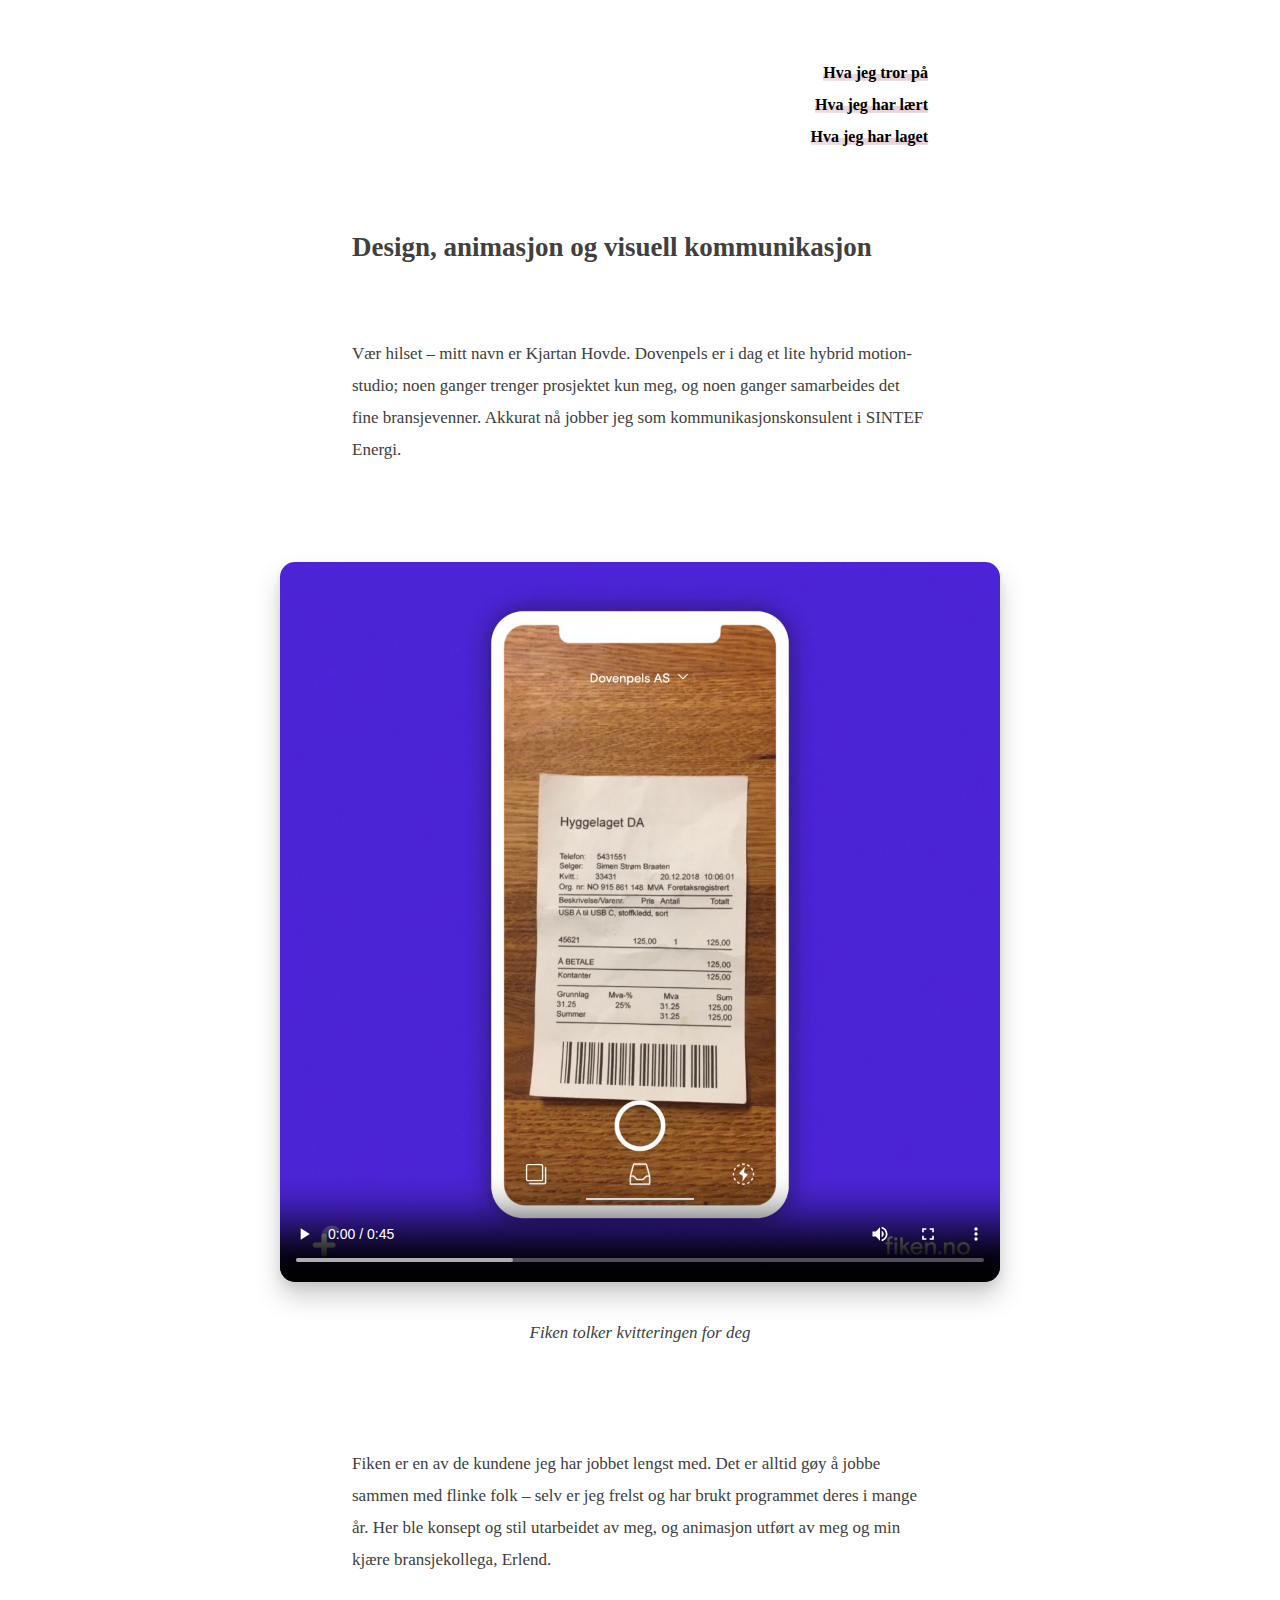
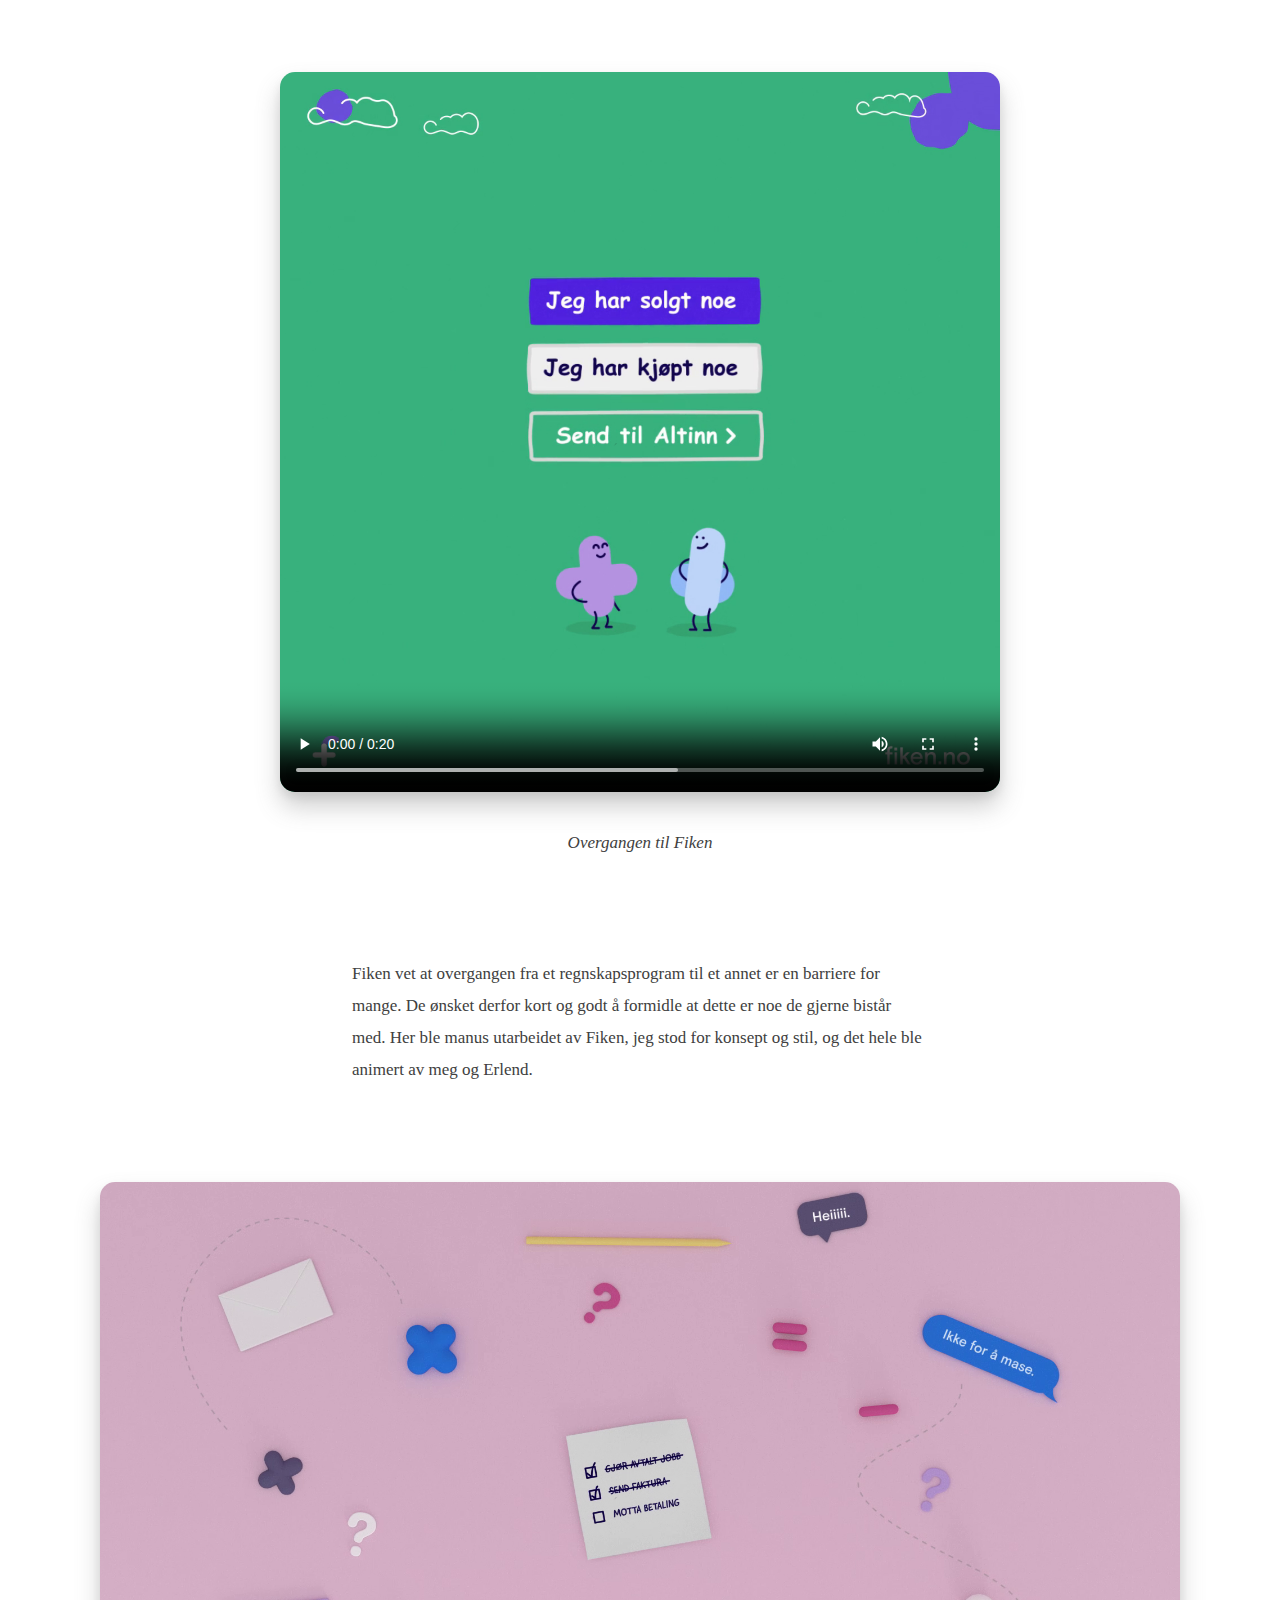
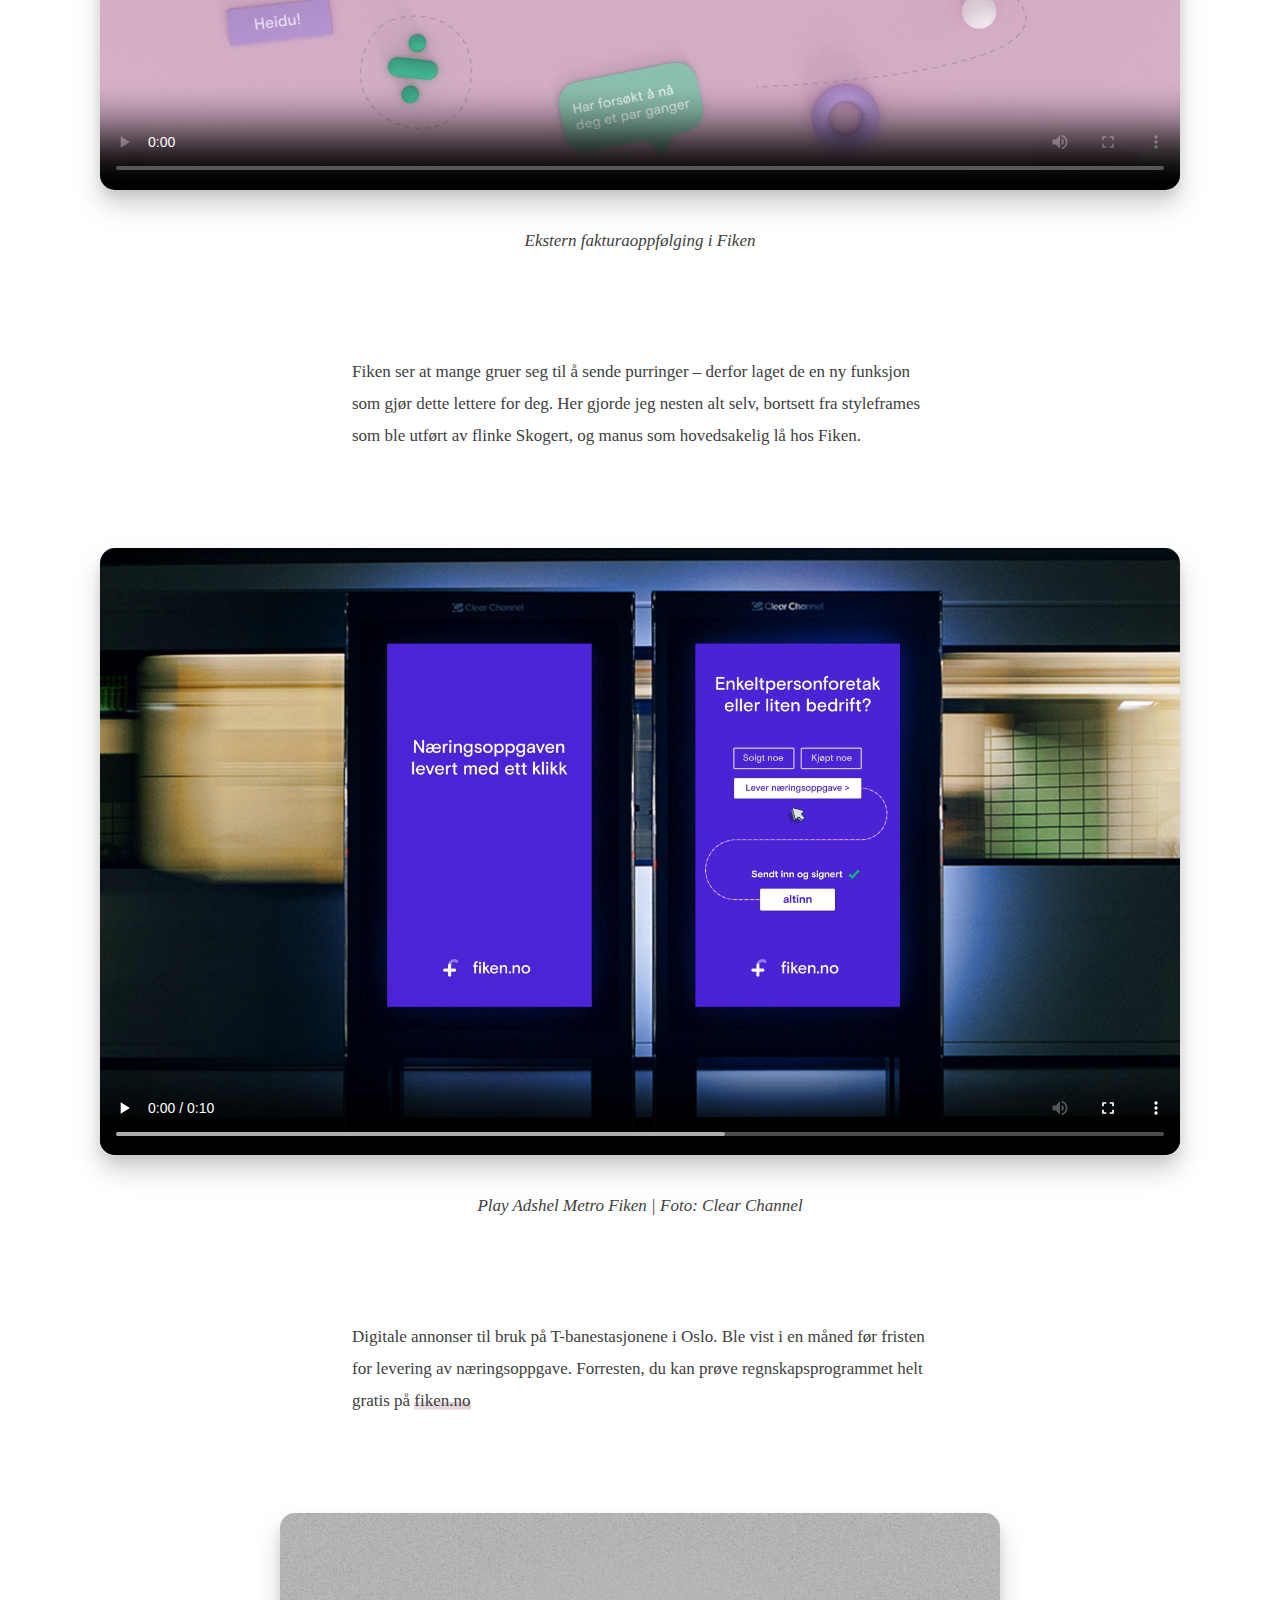
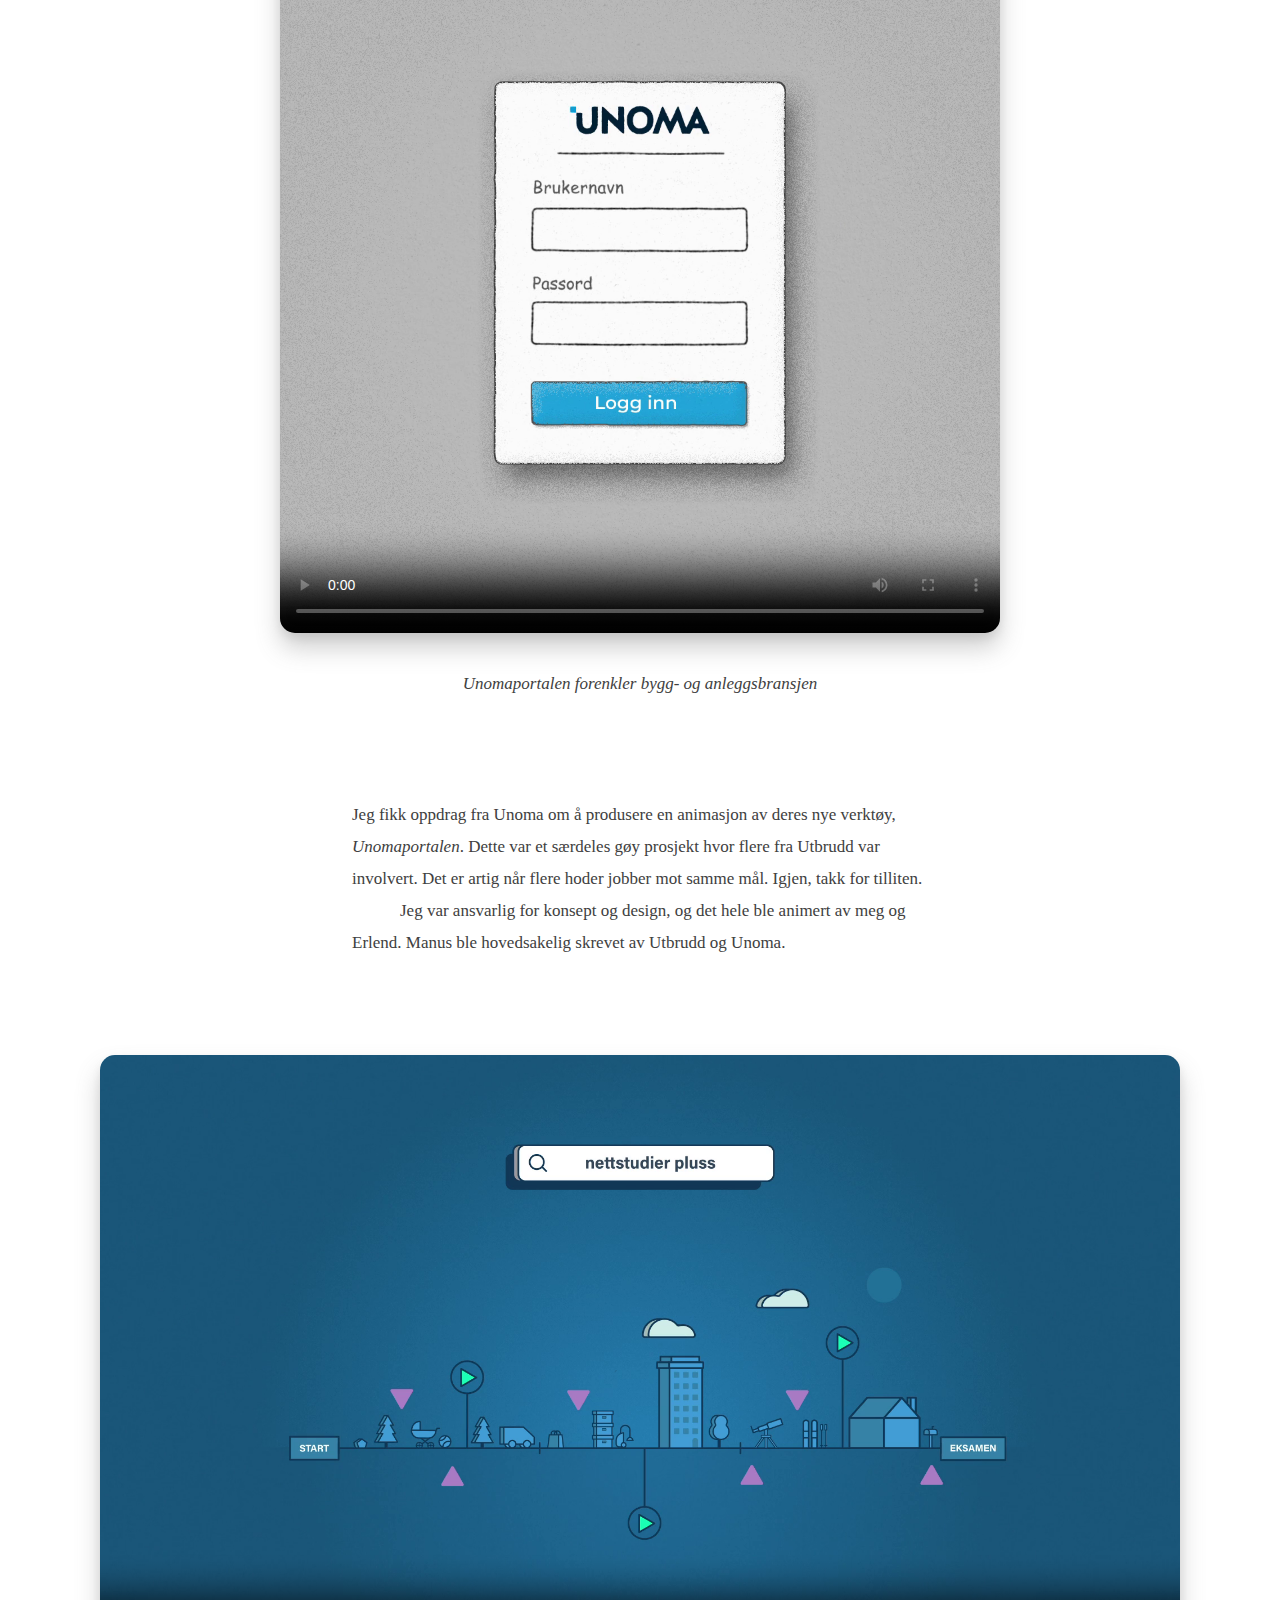
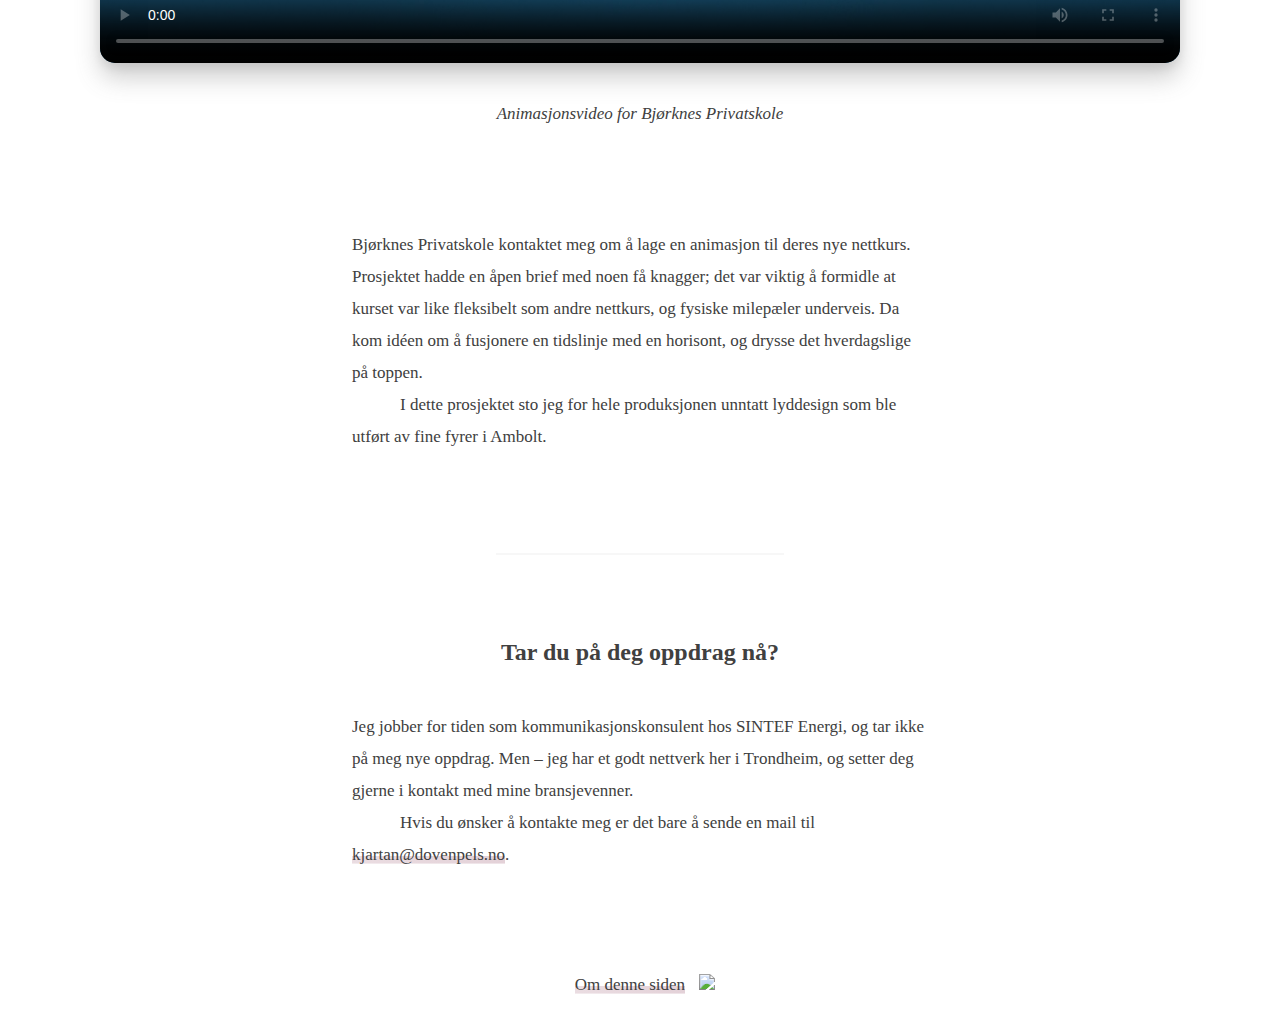
==== demo.html @ abebcbcd "Add files via upload" ====
<!DOCTYPE html>
<html lang="no-nb"><head>
  <meta http-equiv="content-type" content="text/html; charset=UTF-8">
  <meta charset="utf-8">
  <meta name="viewport" content="width=device-width,initial-scale=1.0">

  <!-- descriptions -->
  <meta name="description" content="Animasjon, motion og design">

  <!-- page title -->
  <title>Digital designer, animatør & Dovenpels</title>


  <!-- favicon -->
  <link rel="shortcut icon" href="https://dovenpels.no/favicon.ico">
  <link rel="stylesheet" href="base.css" >

</head>

<body>


  <!-- navigation -->

  <header>

    <nav>
      <ul class="menu">
        <li><a href='/arbeid'>Hva jeg tror på</a></li>
        <li><a href='/info'>Hva jeg har lært</a></li>
        <li><a href='/lab'>Hva jeg har laget</a></li>
      </ul>
    </nav>



  </header>


  <main>

    <a href="https://dovenpels.no/"><h1>Design, animasjon og visuell kommunikasjon</h1></a>

    <p>Vær hilset – mitt navn er Kjartan Hovde. Dovenpels er i dag et lite hybrid motion-studio; noen ganger trenger prosjektet kun meg, og noen ganger samarbeides det fine bransjevenner. Akkurat nå jobber jeg som kommunikasjonskonsulent i SINTEF Energi.</p>


    <figure class="hd-1">
      <video width="720" height="720" poster="assets/fiken-kvittering-thumbnail.png" id="player" playsinline controls preload="metadata">
        <source src="assets/fiken-kvittering-720.mp4" type="video/mp4">
          Nettleseren din virker litt for gammel til å spille av HTML5-videoer. Her er en <a href="assets/fiken-kvittering-1080.mp4">link til videoen</a> isteden.
        </video>
        <figcaption>Fiken tolker kvitteringen for deg</figcaption>
      </figure>

      <p>Fiken er en av de kundene jeg har jobbet lengst med. Det er alltid gøy å jobbe sammen med flinke folk – selv er jeg frelst og har brukt programmet deres i mange år. Her ble konsept og stil utarbeidet av meg, og animasjon utført av meg og min kjære bransjekollega, Erlend.</p>


      <figure class="hd-1">
        <video width="720" height="720" poster="assets/overgang-til-fiken-thumbnail.png" id="player" playsinline controls preload="metadata">
          <source src="assets/overgang-til-fiken-720.mp4" type="video/mp4">
            Nettleseren din virker litt for gammel til å spille av HTML5-videoer. Her er en <a href="assets/overgang-til-fiken-1080.mp4">link til videoen</a> isteden.
          </video>
          <figcaption>Overgangen til Fiken</figcaption>
        </figure>

        <p>Fiken vet at overgangen fra et regnskapsprogram til et annet er en barriere for mange. De ønsket derfor kort og godt å formidle at dette er noe de gjerne bistår med. Her ble manus utarbeidet av Fiken, jeg stod for konsept og stil, og det hele ble animert av meg og Erlend.</p>


          <figure class="hd-2">
            <video width="1920" height="1080" poster="assets/fiken-ekstern-oppfolging-thumbnail.png" id="player" playsinline controls preload="metadata">
              <source src="assets/fiken-ekstern-oppfolging-1080.mp4" type="video/mp4">
                Nettleseren din virker litt for gammel til å spille av HTML5-videoer. Her er en <a href="assets/fiken-ekstern-oppfolging-1080.mp4">link til videoen</a> isteden.
              </video>
              <figcaption>Ekstern fakturaoppfølging i Fiken</figcaption>
            </figure>

            <p>Fiken ser at mange gruer seg til å sende purringer – derfor laget de en ny funksjon som gjør dette lettere for deg. Her gjorde jeg nesten alt selv, bortsett fra styleframes som ble utført av flinke Skogert, og manus som hovedsakelig lå hos Fiken.</p>

            <figure class="hd-2">
              <video width="1920" height="1080" poster="assets/play-metro-fiken-thumbnail.png" id="player" playsinline controls loop preload="metadata">
                <source src="assets/play-metro-fiken-1080.mp4" type="video/mp4">
                  Nettleseren din virker litt for gammel til å spille av HTML5-videoer. Her er en <a href="assets/play-metro-fiken-1080.mp4">link til videoen</a> isteden.
                </video>
                <figcaption>Play Adshel Metro Fiken | Foto: Clear Channel</figcaption>
              </figure>

              <p>Digitale annonser til bruk på T-banestasjonene i Oslo. Ble vist i en måned før fristen for levering av næringsoppgave. Forresten, du kan prøve regnskapsprogrammet helt gratis på <a href="www.fiken.no" target="_blank">fiken.no</a></p>

              <figure class="hd-1">
                <video width="720" height="720" poster="assets/unomaportalen-thumbnail.png" id="player" playsinline controls preload="metadata">
                  <source src="assets/unomaportalen-720.mp4" type="video/mp4">
                    Nettleseren din virker litt for gammel til å spille av HTML5-videoer. Her er en <a href="assets/unomaportalen-1080.mp4">link til videoen</a> isteden.
                  </video>
                  <figcaption>Unomaportalen forenkler bygg- og anleggsbransjen</figcaption>
                </figure>

                <p>Jeg fikk oppdrag fra Unoma om å produsere en animasjon av deres nye verktøy, <em>Unomaportalen</em>. Dette var et særdeles gøy prosjekt hvor flere fra Utbrudd var involvert. Det er artig når flere hoder jobber mot samme mål. Igjen, takk for tilliten.</p>
                <p>Jeg var ansvarlig for konsept og design, og det hele ble animert av meg og Erlend. Manus ble hovedsakelig skrevet av Utbrudd og Unoma.</p>

                <figure class="hd-2">
                  <video width="1920" height="1080" poster="assets/nettstudier-pluss-thumbnail.png" id="player" playsinline controls preload="metadata">
                    <source src="assets/nettstudier-pluss-1080.mp4" type="video/mp4">
                      Nettleseren din virker litt for gammel til å spille av HTML5-videoer. Her er en <a href="assets/nettstudier-pluss-1080.mp4">link til videoen</a> isteden.
                    </video>
                    <figcaption>Animasjonsvideo for Bjørknes Privatskole</figcaption>
                  </figure>

                  <p>Bjørknes Privatskole kontaktet meg om å lage en animasjon til deres nye nettkurs. Prosjektet hadde en åpen brief med noen få knagger; det var viktig å formidle at kurset var like fleksibelt som andre nettkurs, og fysiske milepæler underveis. Da kom idéen om å fusjonere en tidslinje med en horisont, og drysse det hverdagslige på toppen.</p>
                  <p>I dette prosjektet sto jeg for hele produksjonen unntatt lyddesign som ble utført av fine fyrer i Ambolt.</p>


                  <hr>

                  <h2>Tar du på deg oppdrag nå?</h2>
                  <p>Jeg jobber for tiden som kommunikasjonskonsulent hos SINTEF Energi, og tar ikke på meg nye oppdrag. Men – jeg har et godt nettverk her i Trondheim, og setter deg gjerne i kontakt med mine bransjevenner.
                  <p>Hvis du ønsker å kontakte meg er det bare å sende en mail til <a href="mailto:kjartan@dovenpels.no">kjartan@dovenpels.no</a>.</p></p>



                  <footer>
                    <a href="/status">Om denne siden</a>
                    
                    <img class='logo' src='assets/dovendyr.svg' />

                      </footer>

                    </main>

                  </body>

                  </html>
---- base.css ----
* {
  box-sizing:border-box;
  padding:0;
  margin:0;
  background:none;
  text-decoration:none;
  outline:none;
  color:#404040;
  border:none;
  -webkit-font-smoothing:antialiased;
  -moz-osx-font-smoothing:grayscale;
}

*:visited
{
  color:inherit;
}


body {
  font-family: "Iowan Old Style",Palatino,Palatino Linotype,"Palatino LT STD",Garamond,Baskerville,Baskerville Old Face,Hoefler Text,Times New Roman,serif;
  font-size: 17px;
}

/* ny kode */



.logo {
  max-width: 60px;
}

header {
  position: fixed;
  margin: auto;
  padding: 25px 25px;
  

}

.menu a {
  color: black;
  font-size: 16px;
  font-weight: 600;
  text-decoration: none;
}

.menu > li {
  list-style-type: none;
}



/* ny kode slutt*/



main {
  padding: 140px 25px 25px;
}

h1,
h2,
h3,
h4,
h5,
h6,
p,
ul,
ol,
hr,
figure {
  margin: auto;
  max-width: 576px;
}

h1 {
  font-size: 27px;
  line-height: 32px;
  padding-bottom:11px;
  padding-top:11px;
  font-weight:600;
  margin-bottom: 64px;
}

h2,
h3 {
  font-size: 24px;
  line-height:32px;
  padding-top: 11px;
  padding-bottom:11px;
  font-weight:600;
  margin-top: 64px;
  margin-bottom: 32px;
  text-align: center;
}

h4,
h5,
h6 {
  font-size: 20px;
  line-height:32px;
  font-weight:600;
}

p, ul, ol {
  font-size: 17px;
  font-weight: 400;
  line-height: 2rem;
}

p + p {
  text-indent: 3rem;
}

a {
  font-weight:inherit;
  font-size:inherit;
}

ul {
  list-style-type: circle;
}
ol, ul {
  margin-top: 32px;
  margin-bottom: 32px;
}

p>a,
li>a,
footer a
{
  background:linear-gradient(to right, hsl(338, 29%, 46%, 0.2), hsl(338, 29%, 46%, 0.4));
  background-size:300% 40%;
  background-repeat:no-repeat;
  background-position:0% 100%;
  padding:0
}

p>a:hover,
li>a:hover,
footer a:hover {
  background-position:100% 100%
}


hr {
  display:block;
  border:none;
  height:2px;
  margin-top:100px;
  margin-bottom:70px;
  background: hsl(0,0%,97%);
  width: 288px;
}

figure {
  margin-top: 96px;
  margin-bottom: 96px;
}

.hd-1 {
  max-width: 720px;
}

.hd-2 {
  max-width: 1080px;
}

.figure img,
#player {
  display:block;
  width:100%;
  height:auto;
  border-radius:15px;
  box-shadow: 0 5px 10px rgba(0,0,0,0.07),0 15px 25px rgba(100,100,100,0.3);
}


figcaption {
  font-size: 17px;
  line-height:32px;
  padding-top:3px;
  padding-bottom:3px;
  font-style: italic;
  margin-top:32px;
  text-align:center
}


footer {
  margin-top:6rem;
  text-align:center
}

footer a {
  margin:0 10px;
  line-height: 35px;
}

@media only screen and (max-width: 1296px) {
  header {
    position: relative;
    text-align: right;

  }
  main {
    padding: 10px 25px 25px;
  }


}
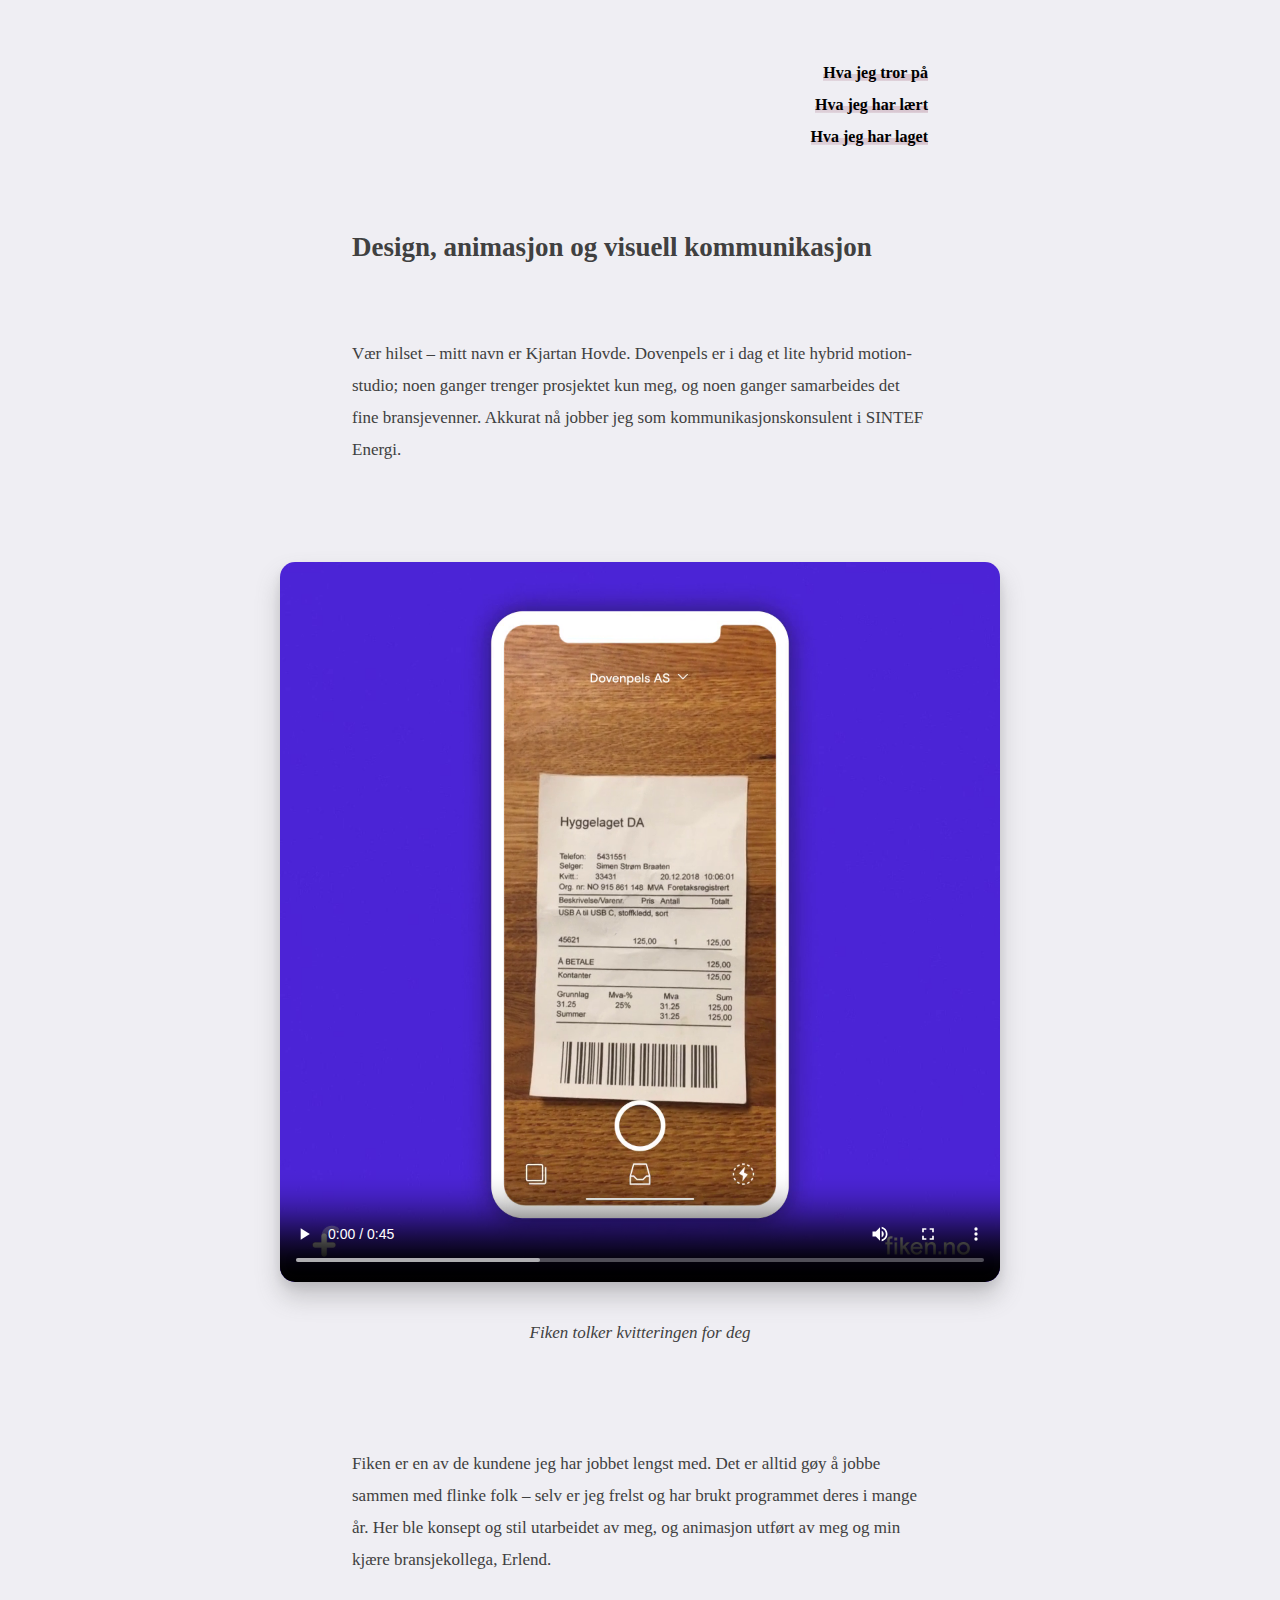
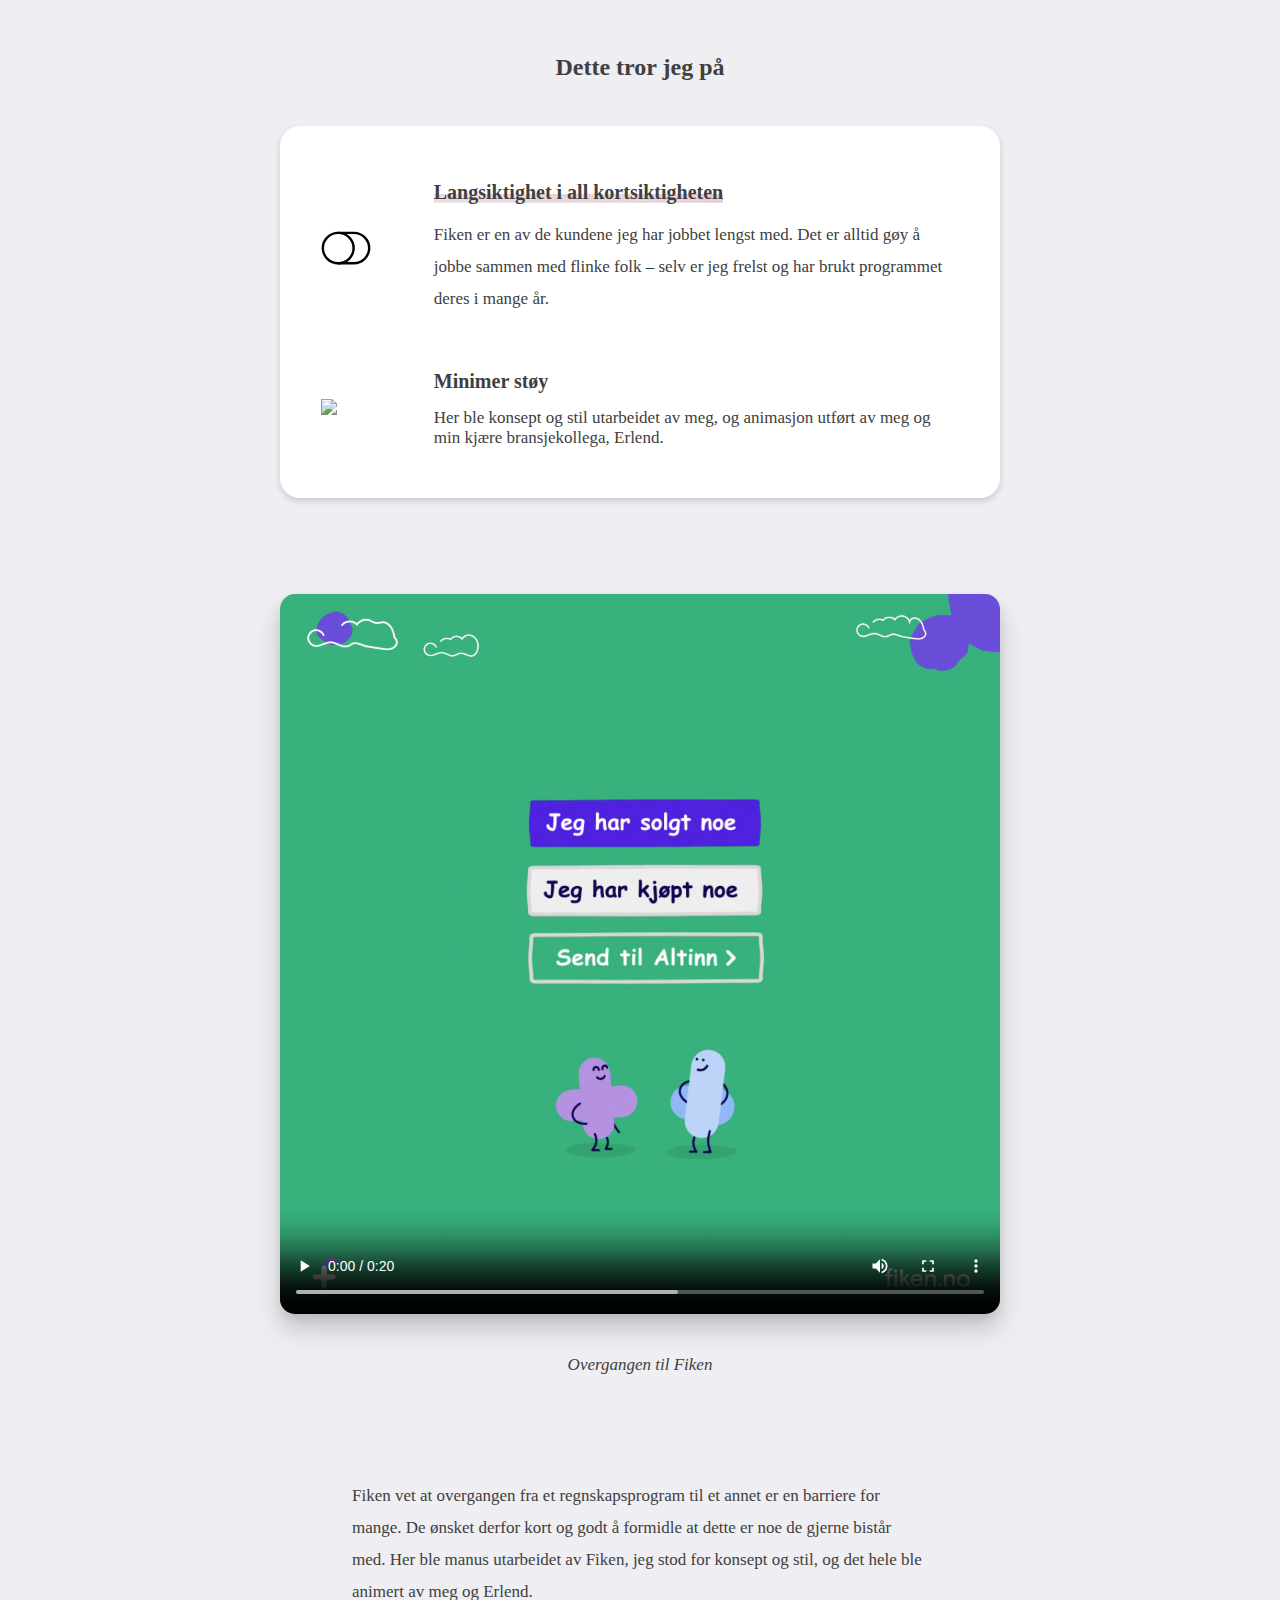
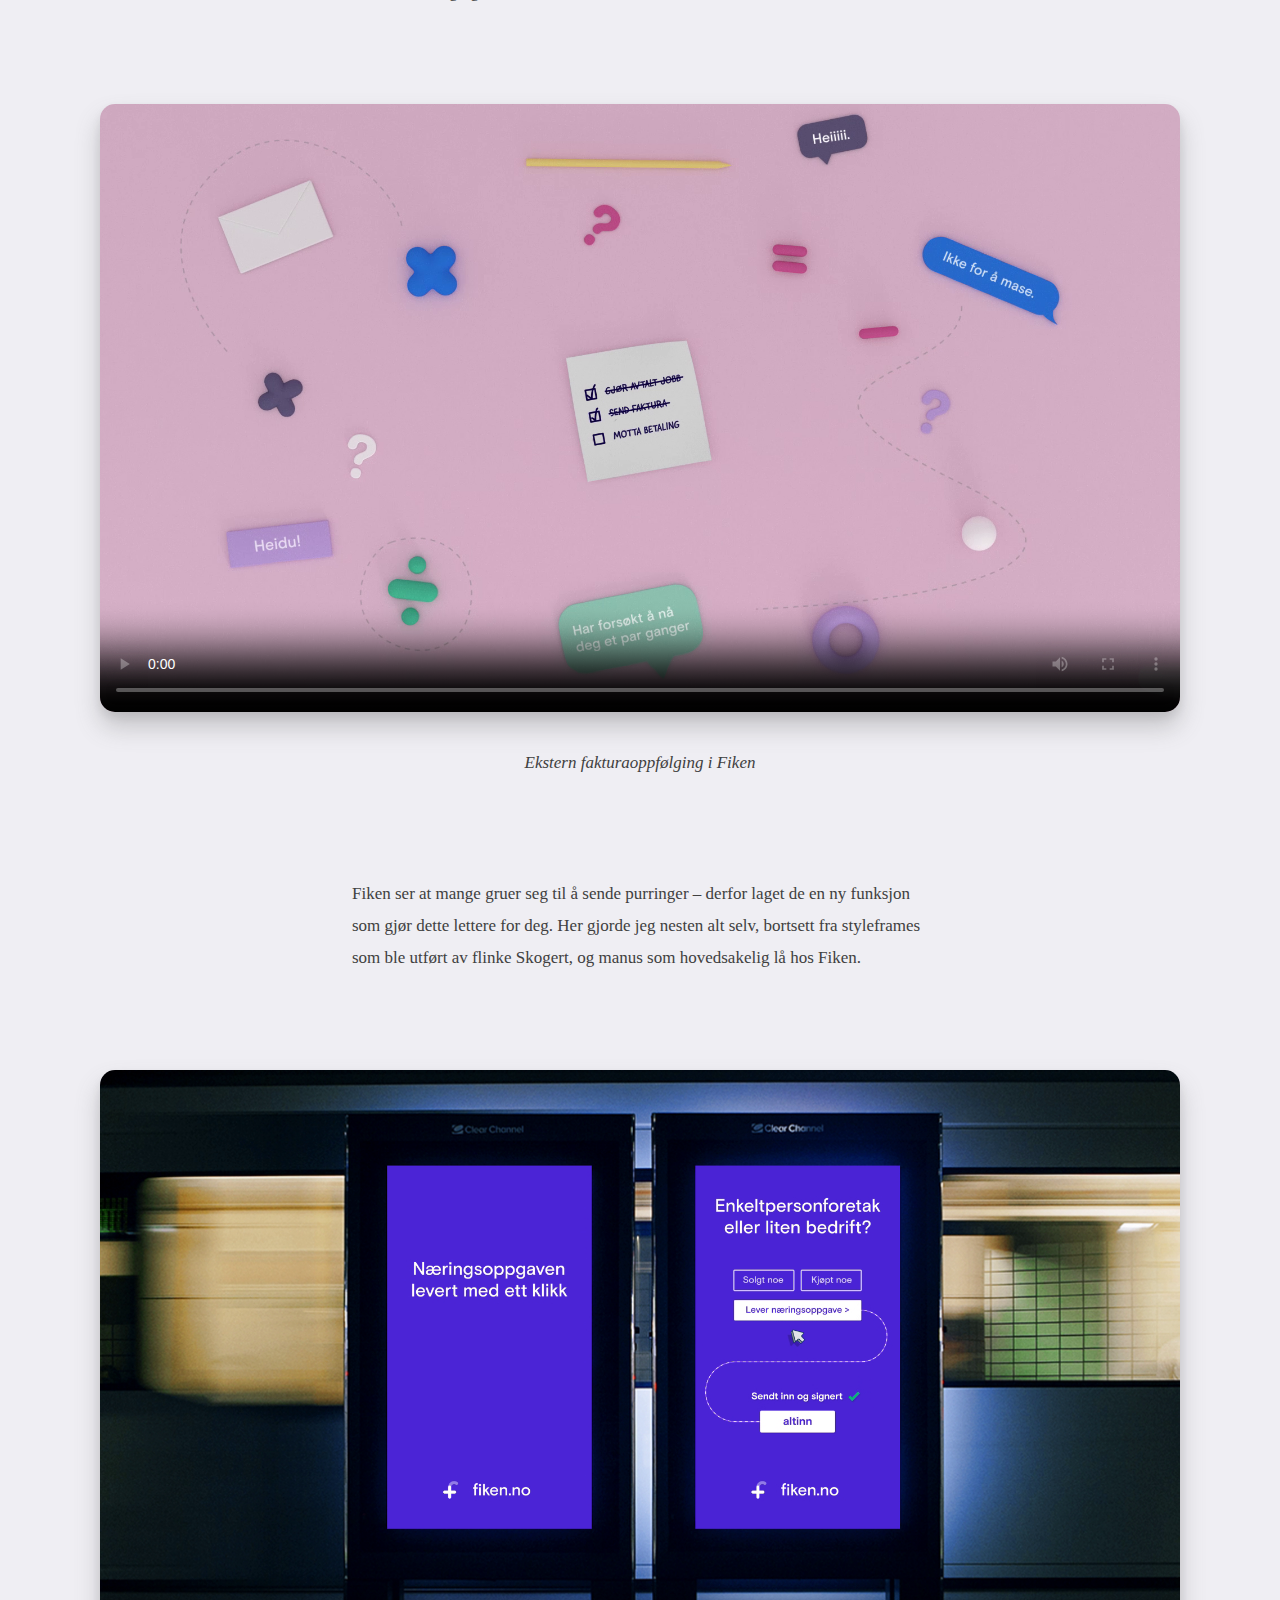
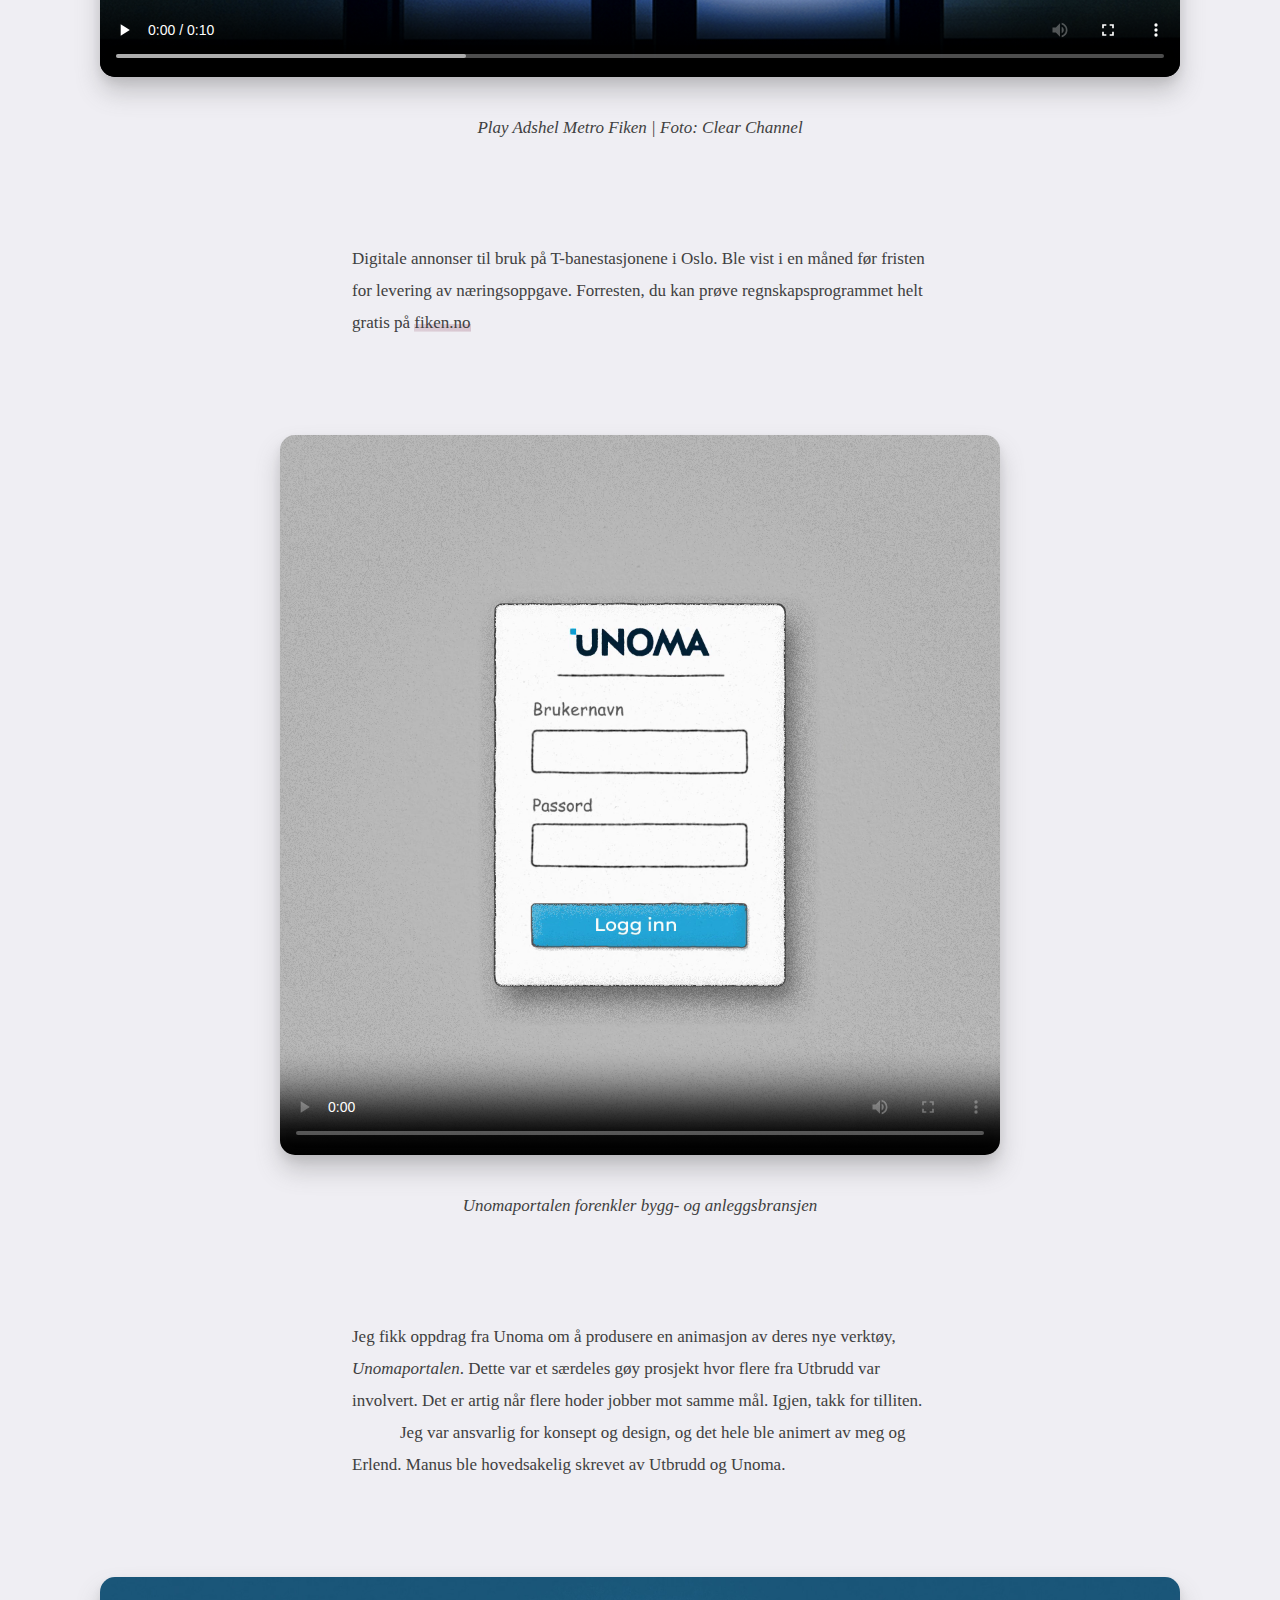
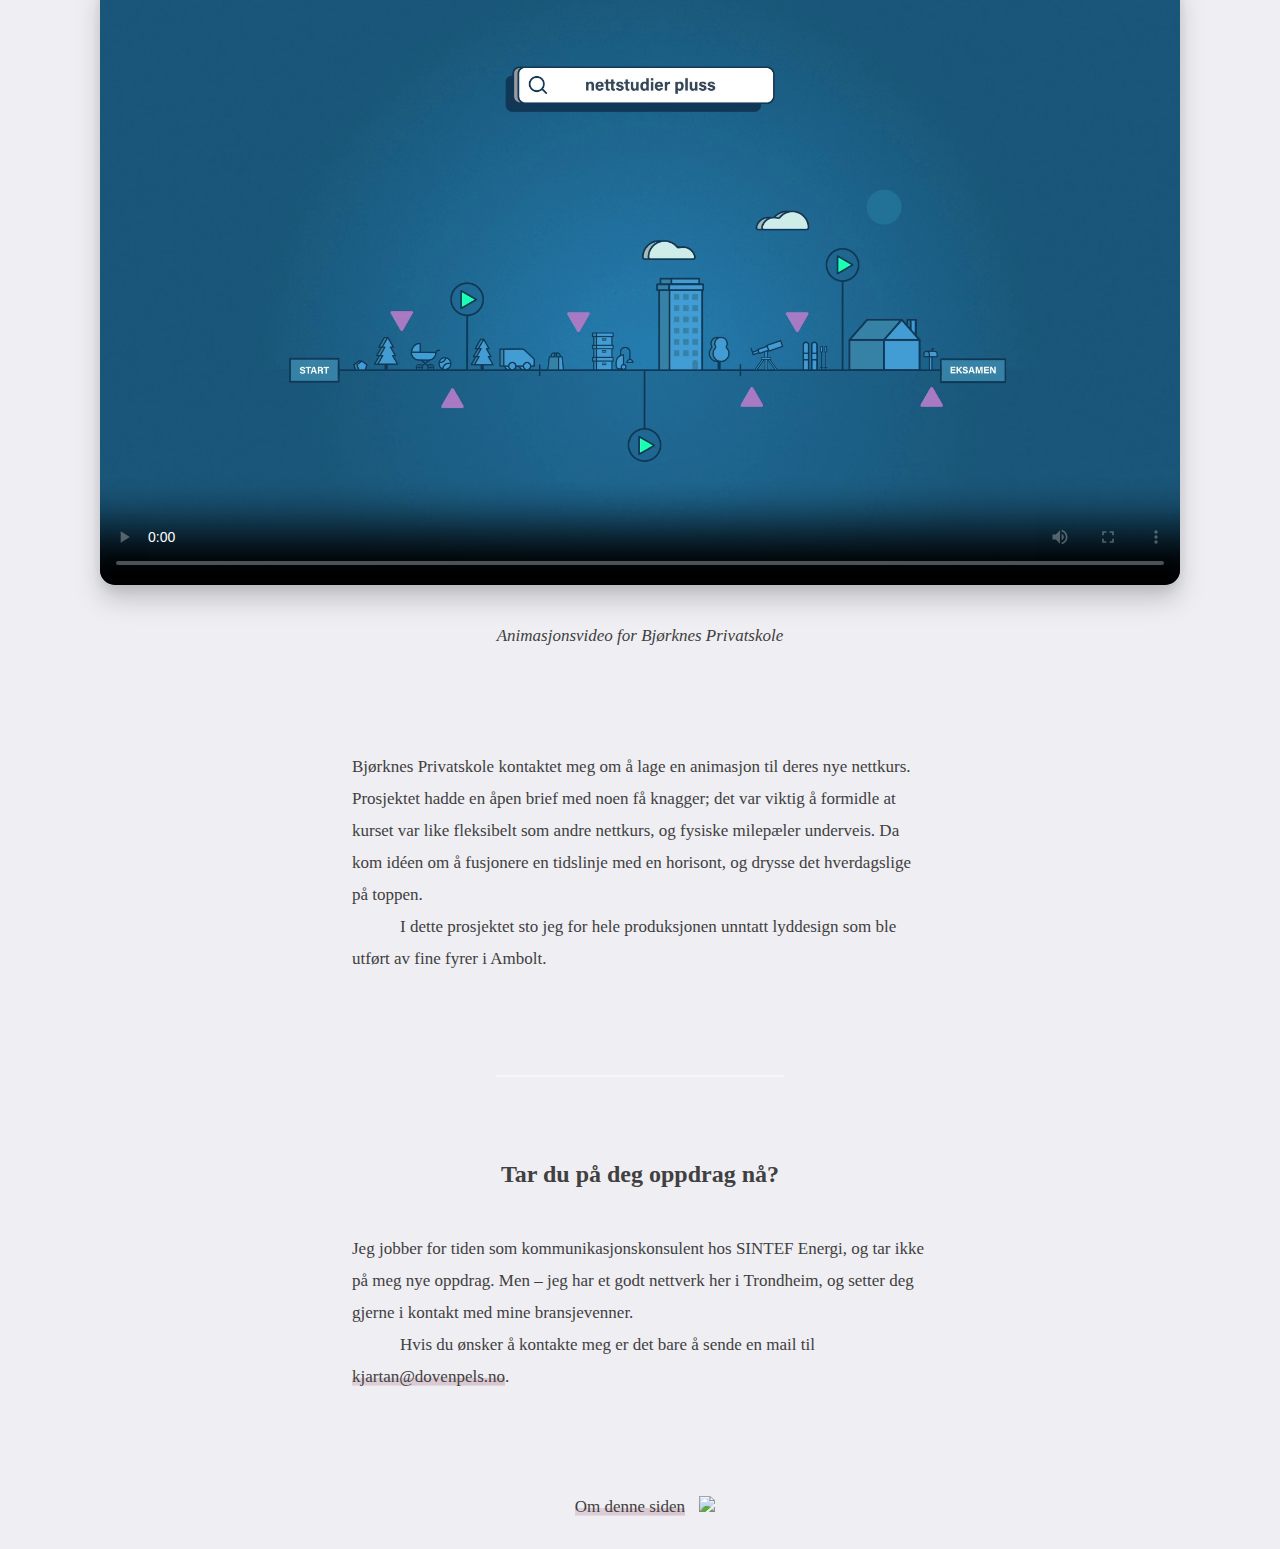
==== commit 12f87226: "Add files via upload" ====
--- a/demo.html
+++ b/demo.html
@@ -39,7 +39,7 @@
 
   <main>
 
-    <a href="https://dovenpels.no/"><h1>Design, animasjon og visuell kommunikasjon</h1></a>
+    <h1>Design, animasjon og visuell kommunikasjon</h1>
 
     <p>Vær hilset – mitt navn er Kjartan Hovde. Dovenpels er i dag et lite hybrid motion-studio; noen ganger trenger prosjektet kun meg, og noen ganger samarbeides det fine bransjevenner. Akkurat nå jobber jeg som kommunikasjonskonsulent i SINTEF Energi.</p>
 
@@ -53,6 +53,28 @@
       </figure>
 
       <p>Fiken er en av de kundene jeg har jobbet lengst med. Det er alltid gøy å jobbe sammen med flinke folk – selv er jeg frelst og har brukt programmet deres i mange år. Her ble konsept og stil utarbeidet av meg, og animasjon utført av meg og min kjære bransjekollega, Erlend.</p>
+
+<h2>Dette tror jeg på</h2>
+
+      <div class="call-out-container">
+
+        <div class="call-out">
+          <img class="call-out-hero" src="assets/ikon-1.svg" />
+          <div class="call-out-text">
+             <h3><a href="/">Langsiktighet i all kortsiktigheten</a></h3>
+            <p>Fiken er en av de kundene jeg har jobbet lengst med. Det er alltid gøy å jobbe sammen med flinke folk – selv er jeg frelst og har brukt programmet deres i mange år.</p>
+          </div>
+        </div>
+    
+        <div class="call-out">
+          <img class="call-out-hero" src="assets/dovendyr.svg" />
+          <div class="call-out-text">
+            <h3>Minimer støy</h3>
+            Her ble konsept og stil utarbeidet av meg, og animasjon utført av meg og min kjære bransjekollega, Erlend.
+          </div>
+        </div>
+    
+      </div>
 
 
       <figure class="hd-1">
--- a/base.css
+++ b/base.css
@@ -11,6 +11,10 @@
   -moz-osx-font-smoothing:grayscale;
 }
 
+html {
+  background-color: #EFEEF3;
+}
+
 *:visited
 {
   color:inherit;
@@ -47,6 +51,38 @@
 
 .menu > li {
   list-style-type: none;
+}
+
+
+
+.call-out-container {
+  margin: auto;
+  background-color: #fff;
+  box-shadow: 0px 3px 6px rgba(0, 0, 0, 0.16);
+  border-radius: 20px;
+  padding: 50px 10px 50px 10px;
+  margin-top: 10px;
+  margin-bottom: 20px;
+}
+
+.call-out {
+  display: flex;
+  justify-content: space-between;
+}
+
+.call-out:not(:last-child) {
+  margin-bottom: 50px;
+}
+
+.call-out-hero {
+  margin: auto;
+  max-width: 50px;
+  flex-basis: 10%;
+}
+
+.call-out-text {
+  margin: auto;
+  flex-basis: 75%;
 }
 
 
@@ -83,8 +119,7 @@
   margin-bottom: 64px;
 }
 
-h2,
-h3 {
+h2 {
   font-size: 24px;
   line-height:32px;
   padding-top: 11px;
@@ -94,13 +129,14 @@
   margin-bottom: 32px;
   text-align: center;
 }
-
+h3,
 h4,
 h5,
 h6 {
   font-size: 20px;
   line-height:32px;
   font-weight:600;
+  margin-bottom: 11px;
 }
 
 p, ul, ol {
@@ -128,6 +164,7 @@
 
 p>a,
 li>a,
+h3>a,
 footer a
 {
   background:linear-gradient(to right, hsl(338, 29%, 46%, 0.2), hsl(338, 29%, 46%, 0.4));
@@ -138,6 +175,7 @@
 }
 
 p>a:hover,
+h3>a:hover,
 li>a:hover,
 footer a:hover {
   background-position:100% 100%
@@ -159,7 +197,8 @@
   margin-bottom: 96px;
 }
 
-.hd-1 {
+.hd-1,
+.call-out-container {
   max-width: 720px;
 }
 
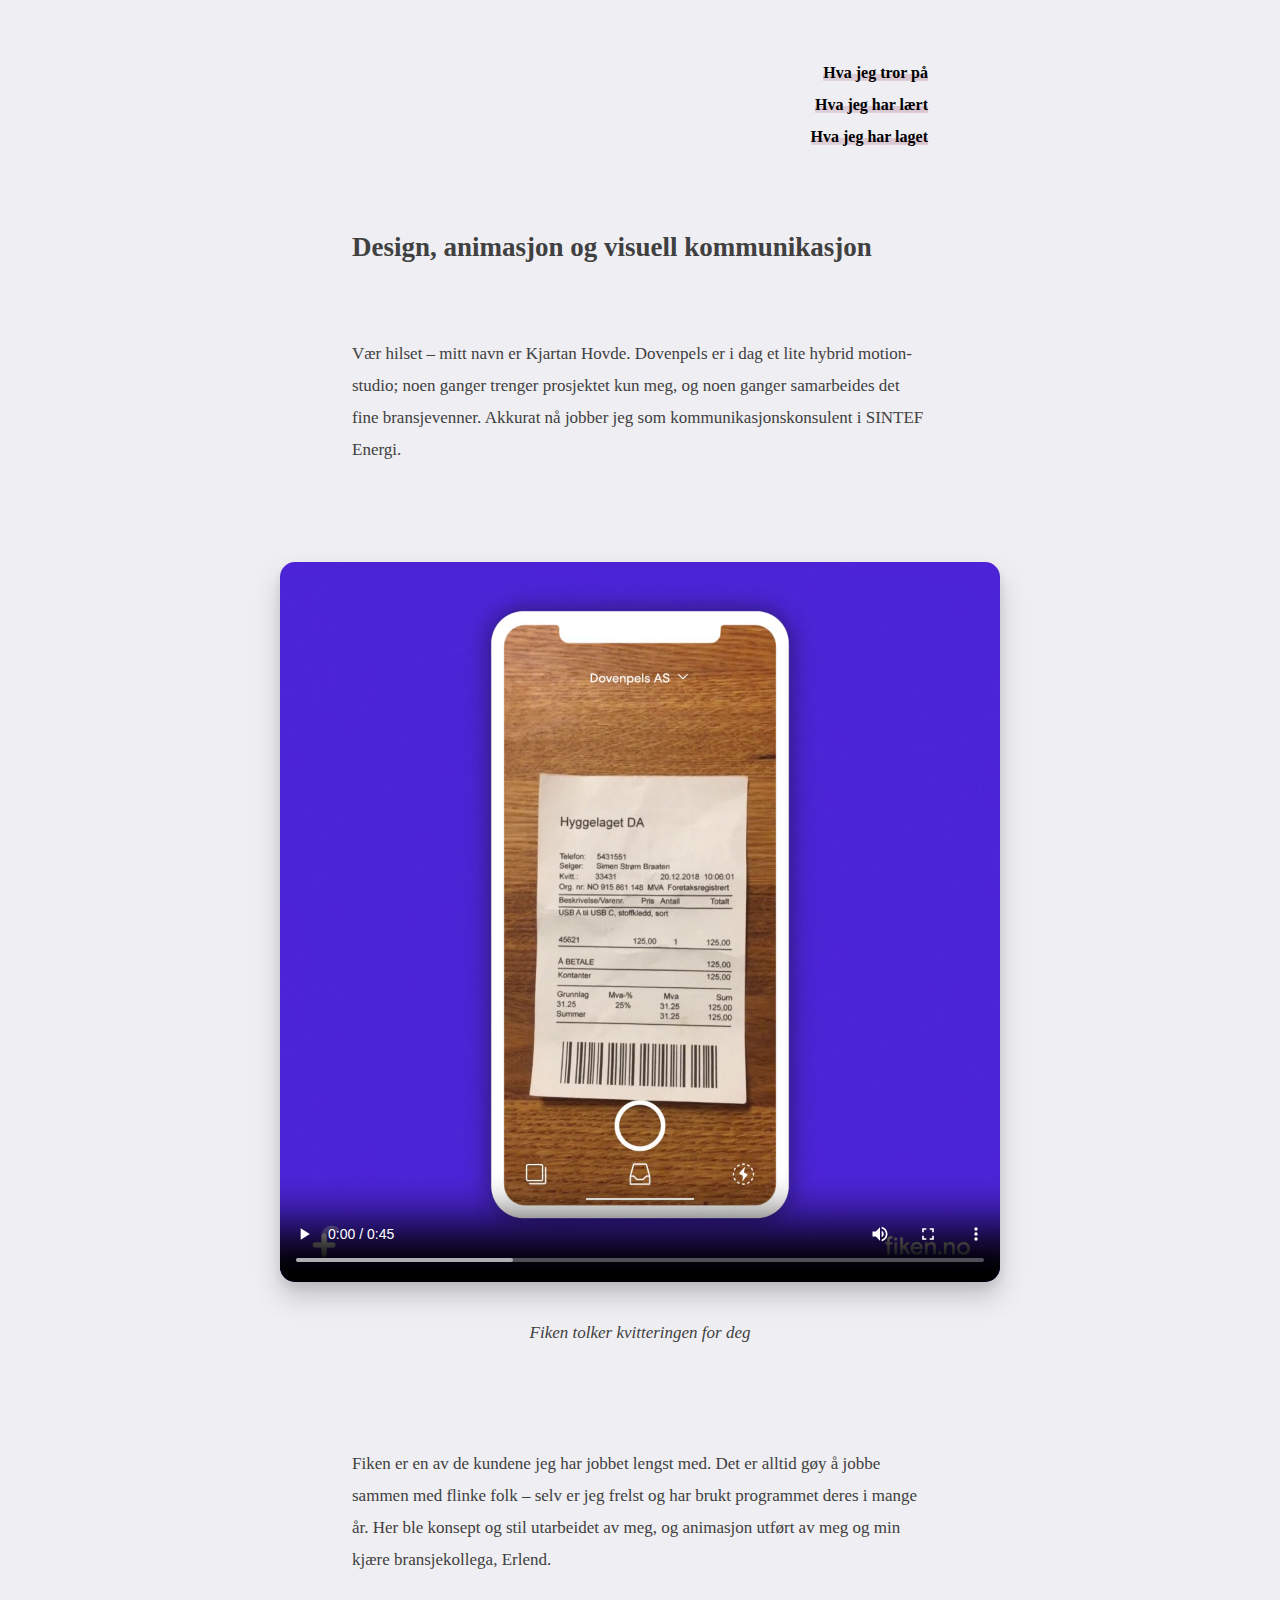
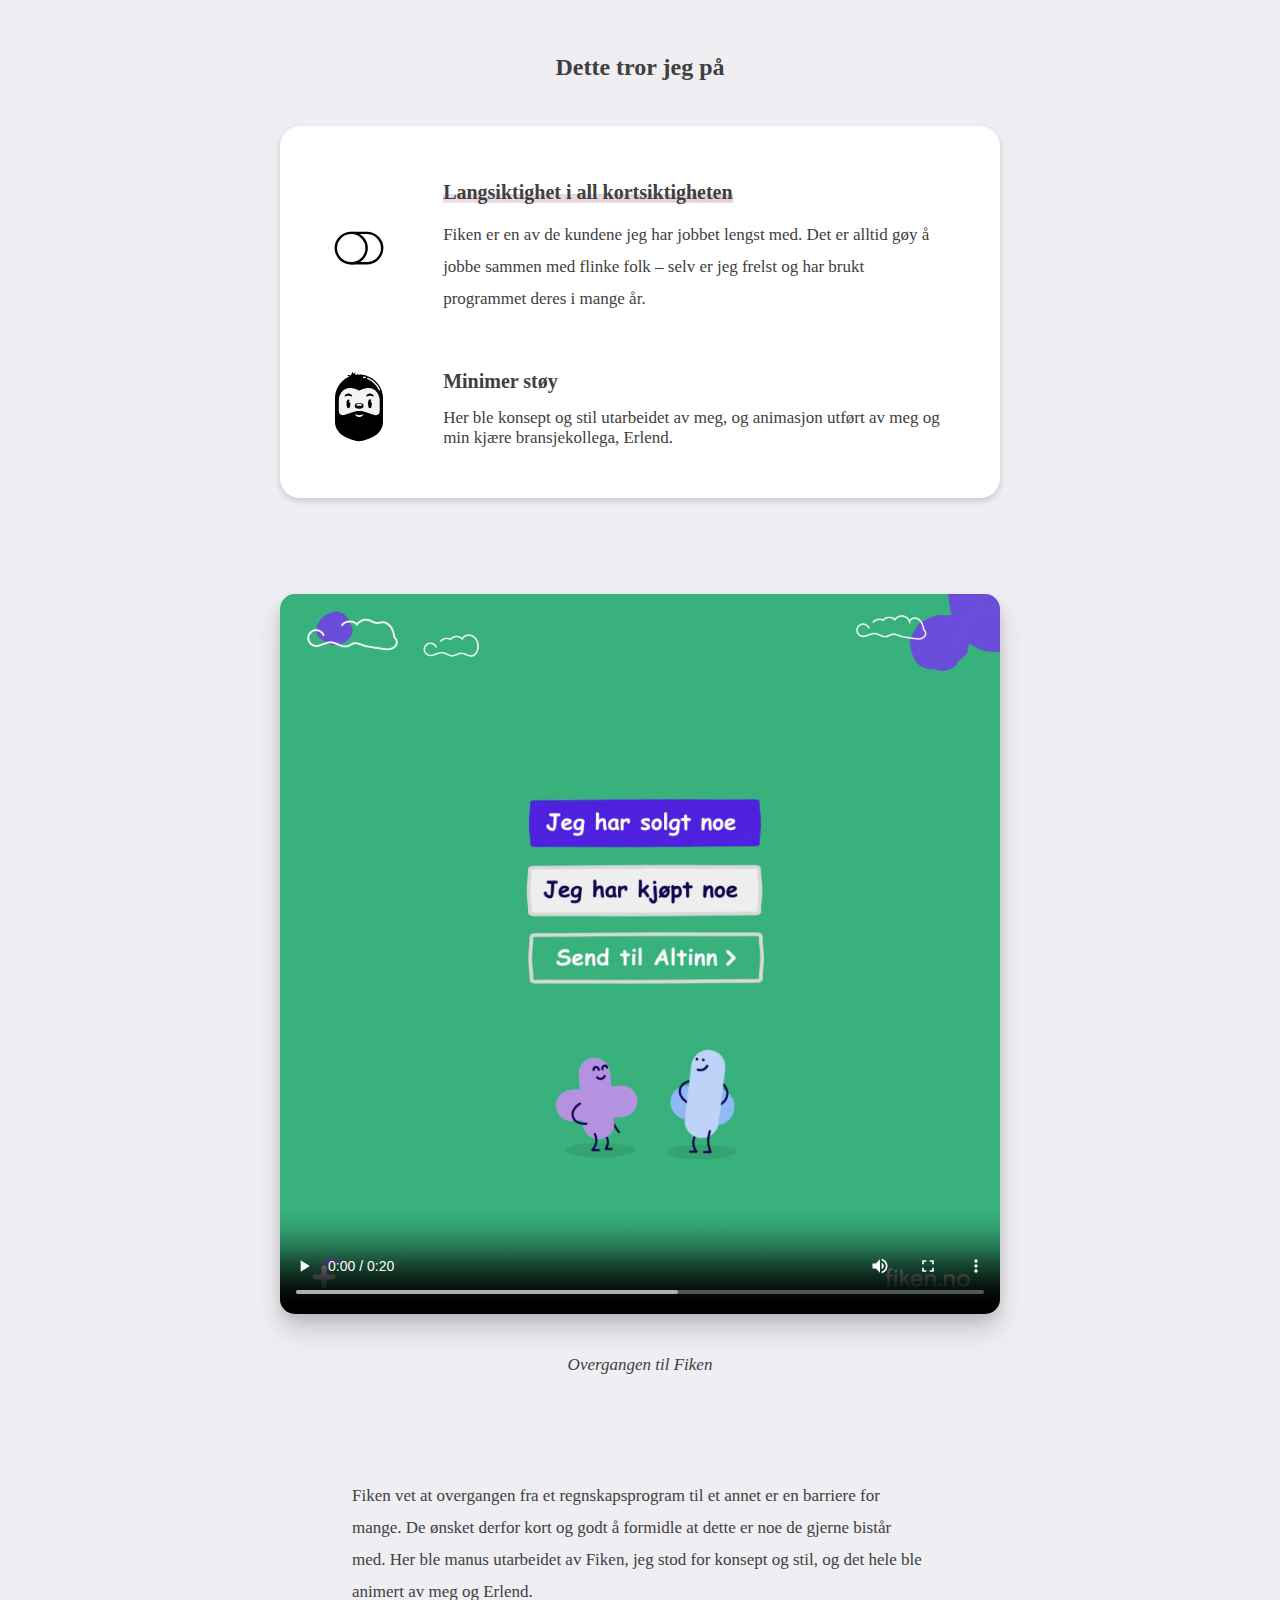
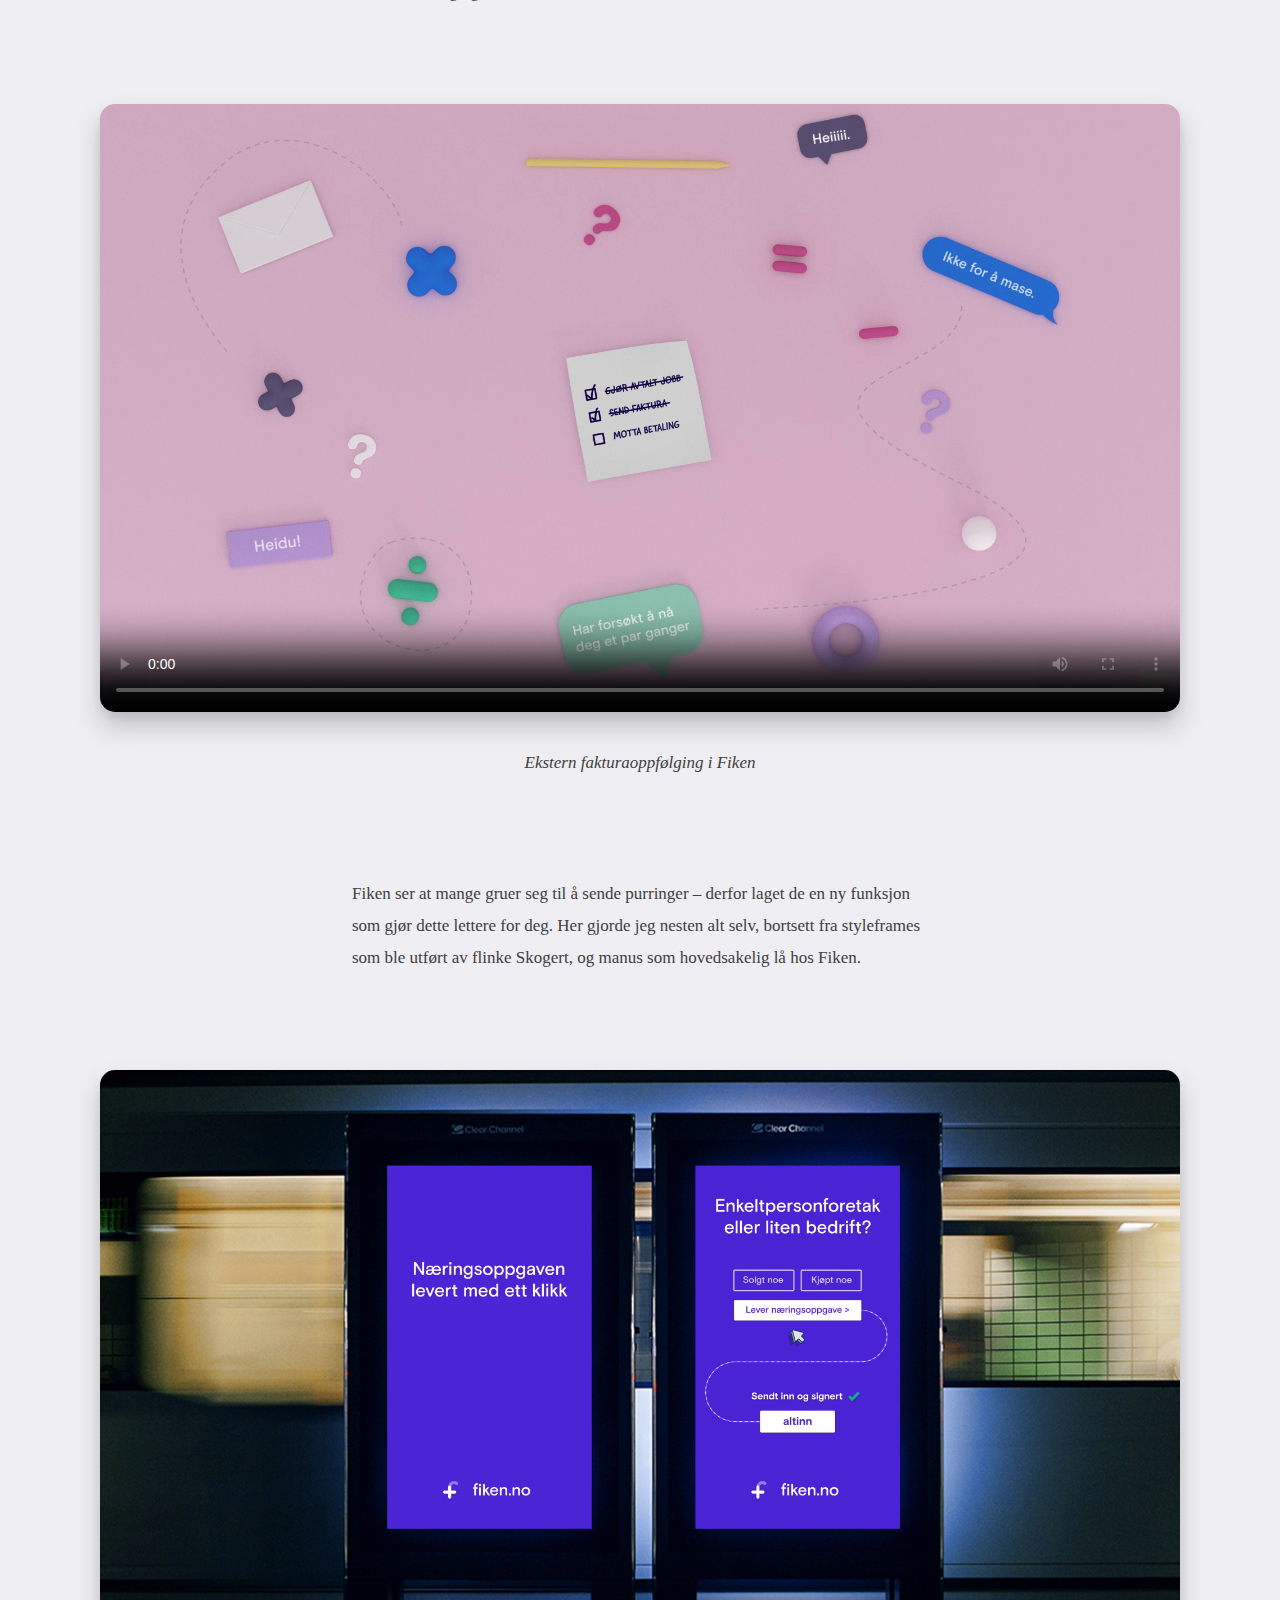
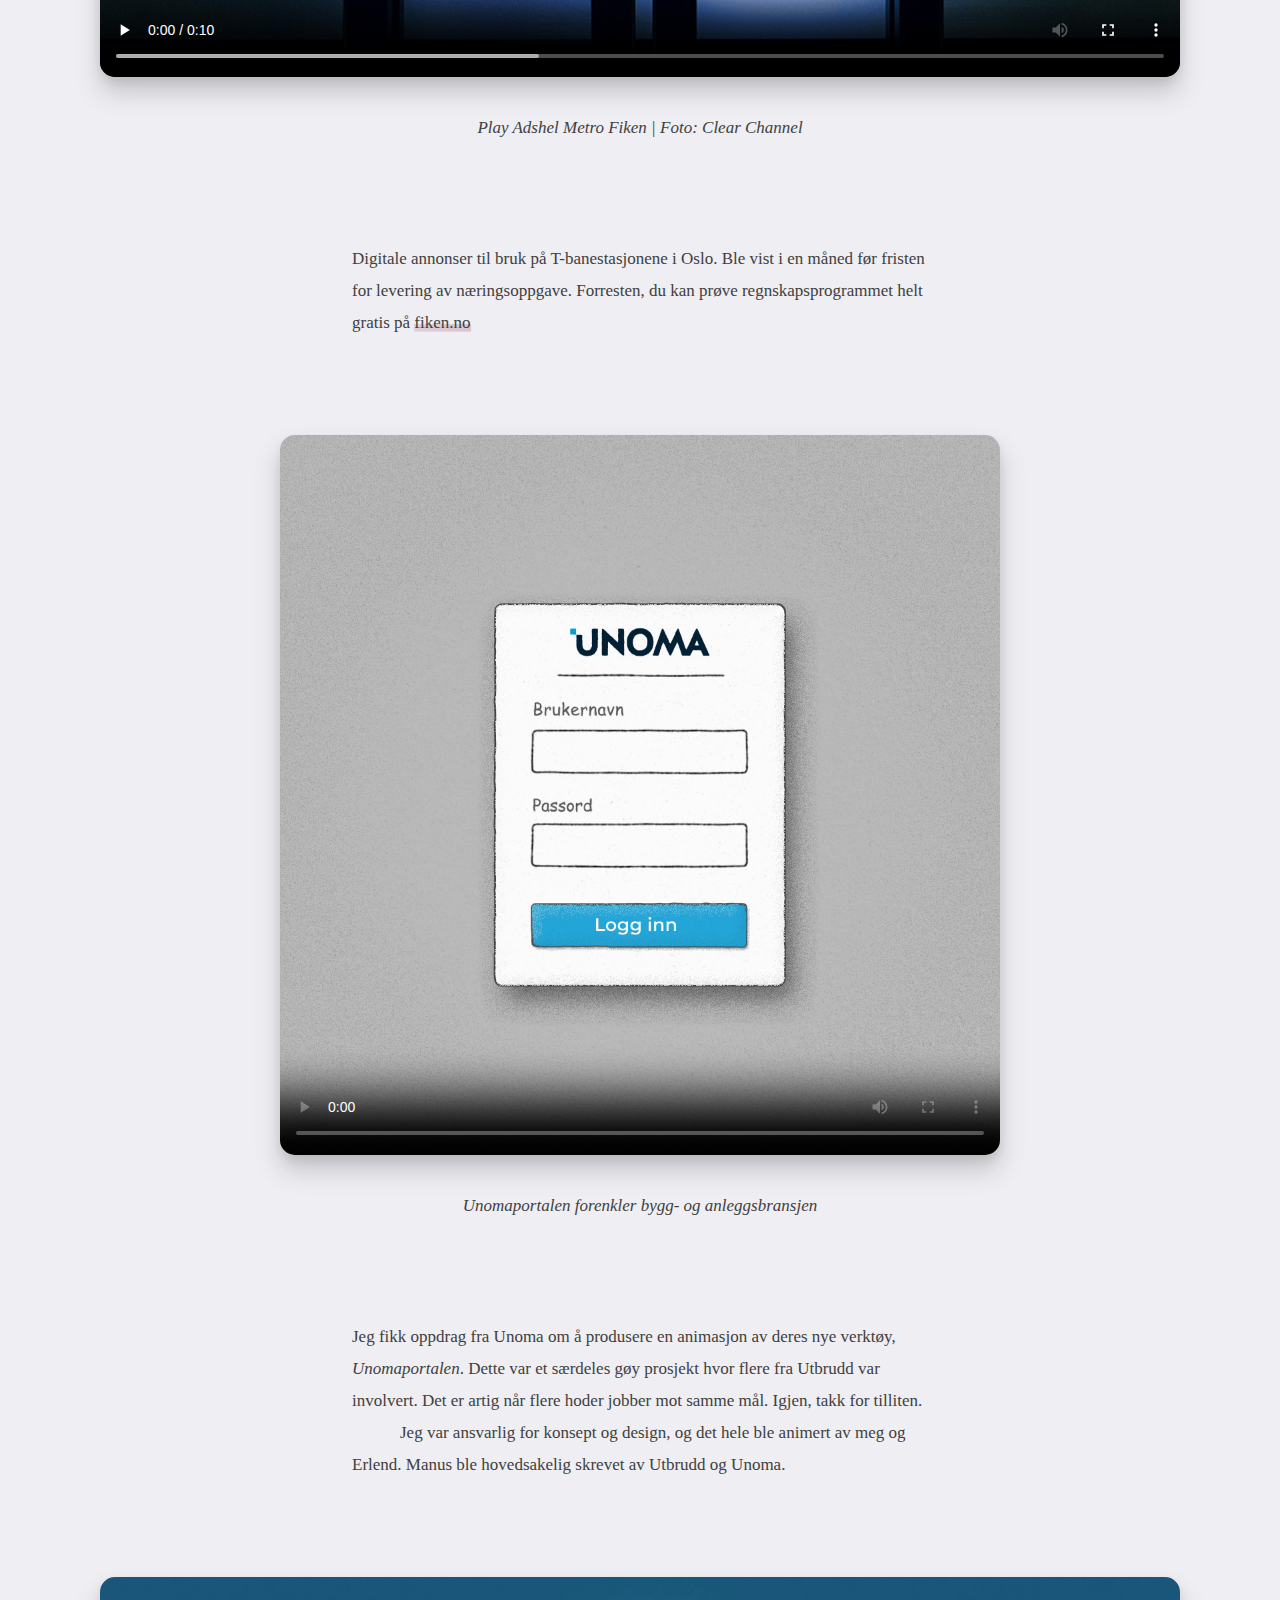
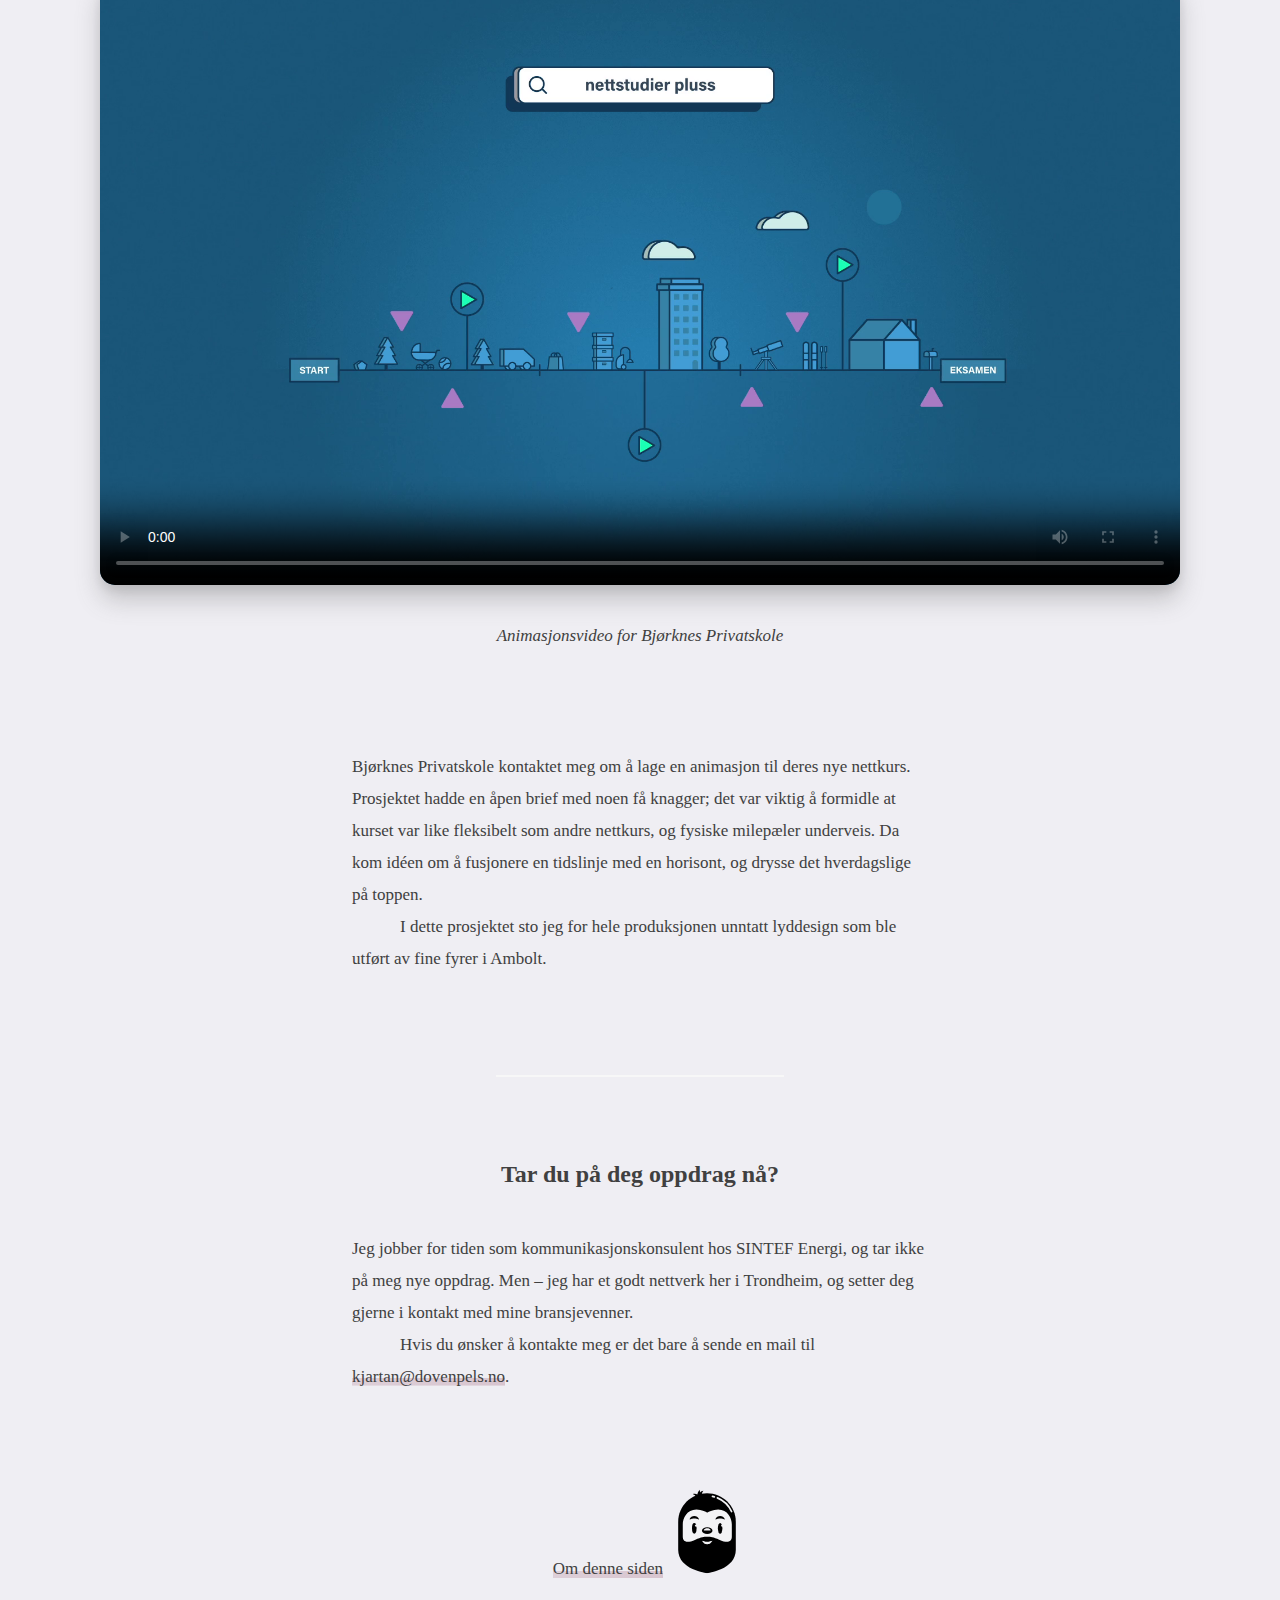
==== commit f533afd3: "Add files via upload" ====
--- a/demo.html
+++ b/demo.html
@@ -67,7 +67,7 @@
         </div>
     
         <div class="call-out">
-          <img class="call-out-hero" src="assets/dovendyr.svg" />
+          <img class="call-out-hero" src="assets\dovendyr.svg" />
           <div class="call-out-text">
             <h3>Minimer støy</h3>
             Her ble konsept og stil utarbeidet av meg, og animasjon utført av meg og min kjære bransjekollega, Erlend.
--- a/base.css
+++ b/base.css
@@ -35,11 +35,9 @@
 }
 
 header {
-  position: fixed;
-  margin: auto;
-  padding: 25px 25px;
-  
-
+    position: relative;
+    text-align: right;
+    padding: 25px 25px;
 }
 
 .menu a {
@@ -60,16 +58,11 @@
   background-color: #fff;
   box-shadow: 0px 3px 6px rgba(0, 0, 0, 0.16);
   border-radius: 20px;
-  padding: 50px 10px 50px 10px;
+  padding: 50px 25px 50px 25px;
   margin-top: 10px;
   margin-bottom: 20px;
 }
 
-.call-out {
-  display: flex;
-  justify-content: space-between;
-}
-
 .call-out:not(:last-child) {
   margin-bottom: 50px;
 }
@@ -77,7 +70,6 @@
 .call-out-hero {
   margin: auto;
   max-width: 50px;
-  flex-basis: 10%;
 }
 
 .call-out-text {
@@ -92,7 +84,7 @@
 
 
 main {
-  padding: 140px 25px 25px;
+    padding: 10px 25px 25px;
 }
 
 h1,
@@ -237,15 +229,29 @@
   line-height: 35px;
 }
 
-@media only screen and (max-width: 1296px) {
+
+@media (min-width: 1296px) {
+
   header {
-    position: relative;
-    text-align: right;
-
+    position: fixed;
+    margin: auto;
+    padding: 25px 25px;
+  }
+
+  .call-out {
+    display: flex;
+    justify-content: space-between;
   }
   main {
-    padding: 10px 25px 25px;
-  }
-
-
+    padding: 140px 25px 25px;
+  }
+}
+
+
+@media (min-width: 627px) {
+
+  .call-out {
+    display: flex;
+    justify-content: space-between;
+  }
 }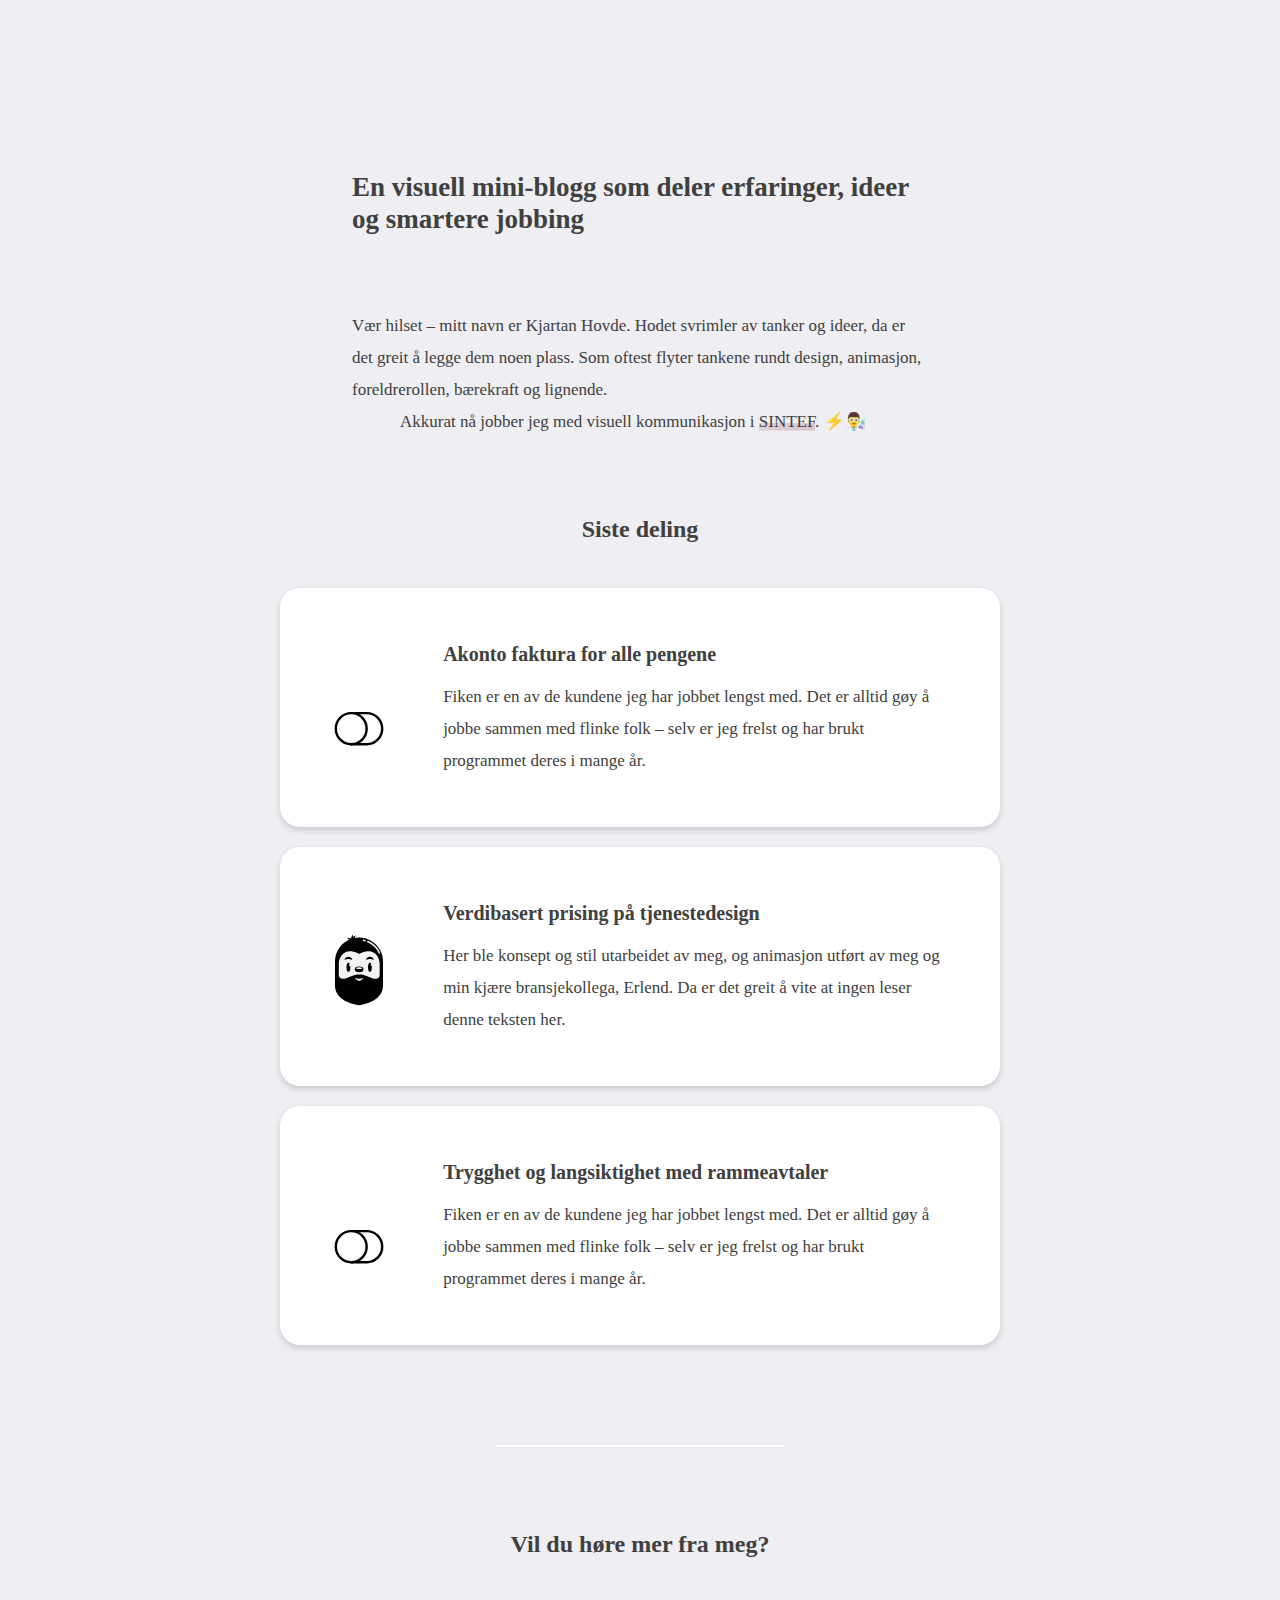
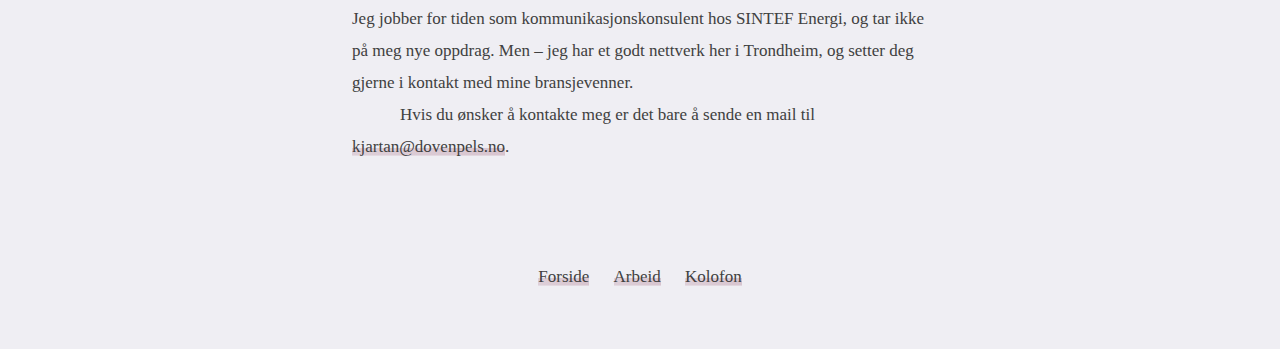
==== commit 9a139d47: "Add files via upload" ====
--- a/demo.html
+++ b/demo.html
@@ -20,129 +20,66 @@
 <body>
 
 
-  <!-- navigation -->
-
-  <header>
-
-    <nav>
-      <ul class="menu">
-        <li><a href='/arbeid'>Hva jeg tror på</a></li>
-        <li><a href='/info'>Hva jeg har lært</a></li>
-        <li><a href='/lab'>Hva jeg har laget</a></li>
-      </ul>
-    </nav>
-
-
-
-  </header>
-
 
   <main>
 
-    <h1>Design, animasjon og visuell kommunikasjon</h1>
-
-    <p>Vær hilset – mitt navn er Kjartan Hovde. Dovenpels er i dag et lite hybrid motion-studio; noen ganger trenger prosjektet kun meg, og noen ganger samarbeides det fine bransjevenner. Akkurat nå jobber jeg som kommunikasjonskonsulent i SINTEF Energi.</p>
+    <h1>En visuell mini-blogg som deler erfaringer, ideer og smartere jobbing</h1>
+    <p>Vær hilset – mitt navn er Kjartan Hovde. Hodet svrimler av tanker og ideer, da er det greit å legge dem noen plass. Som oftest flyter tankene rundt design, animasjon, foreldrerollen, bærekraft og lignende.</p>
+    <p>Akkurat nå jobber jeg med visuell kommunikasjon i <a href="https://www.sintef.no/" target="_blank">SINTEF</a>. ⚡👨‍🔬</p>
 
 
-    <figure class="hd-1">
-      <video width="720" height="720" poster="assets/fiken-kvittering-thumbnail.png" id="player" playsinline controls preload="metadata">
-        <source src="assets/fiken-kvittering-720.mp4" type="video/mp4">
-          Nettleseren din virker litt for gammel til å spille av HTML5-videoer. Her er en <a href="assets/fiken-kvittering-1080.mp4">link til videoen</a> isteden.
-        </video>
-        <figcaption>Fiken tolker kvitteringen for deg</figcaption>
-      </figure>
-
-      <p>Fiken er en av de kundene jeg har jobbet lengst med. Det er alltid gøy å jobbe sammen med flinke folk – selv er jeg frelst og har brukt programmet deres i mange år. Her ble konsept og stil utarbeidet av meg, og animasjon utført av meg og min kjære bransjekollega, Erlend.</p>
-
-<h2>Dette tror jeg på</h2>
+<h2>Siste deling</h2>
 
       <div class="call-out-container">
 
         <div class="call-out">
           <img class="call-out-hero" src="assets/ikon-1.svg" />
           <div class="call-out-text">
-             <h3><a href="/">Langsiktighet i all kortsiktigheten</a></h3>
+             <h3>Akonto faktura for alle pengene</h3>
             <p>Fiken er en av de kundene jeg har jobbet lengst med. Det er alltid gøy å jobbe sammen med flinke folk – selv er jeg frelst og har brukt programmet deres i mange år.</p>
           </div>
         </div>
+      
+      </div>
+
+
+      <div class="call-out-container">
     
         <div class="call-out">
           <img class="call-out-hero" src="assets\dovendyr.svg" />
           <div class="call-out-text">
-            <h3>Minimer støy</h3>
-            Her ble konsept og stil utarbeidet av meg, og animasjon utført av meg og min kjære bransjekollega, Erlend.
-          </div>
+            <h3>Verdibasert prising på tjenestedesign</h3>
+<p>            Her ble konsept og stil utarbeidet av meg, og animasjon utført av meg og min kjære bransjekollega, Erlend. Da er det greit å vite at ingen leser denne teksten her.
+</p>          </div>
         </div>
     
       </div>
 
+      <div class="call-out-container">
 
-      <figure class="hd-1">
-        <video width="720" height="720" poster="assets/overgang-til-fiken-thumbnail.png" id="player" playsinline controls preload="metadata">
-          <source src="assets/overgang-til-fiken-720.mp4" type="video/mp4">
-            Nettleseren din virker litt for gammel til å spille av HTML5-videoer. Her er en <a href="assets/overgang-til-fiken-1080.mp4">link til videoen</a> isteden.
-          </video>
-          <figcaption>Overgangen til Fiken</figcaption>
-        </figure>
-
-        <p>Fiken vet at overgangen fra et regnskapsprogram til et annet er en barriere for mange. De ønsket derfor kort og godt å formidle at dette er noe de gjerne bistår med. Her ble manus utarbeidet av Fiken, jeg stod for konsept og stil, og det hele ble animert av meg og Erlend.</p>
-
-
-          <figure class="hd-2">
-            <video width="1920" height="1080" poster="assets/fiken-ekstern-oppfolging-thumbnail.png" id="player" playsinline controls preload="metadata">
-              <source src="assets/fiken-ekstern-oppfolging-1080.mp4" type="video/mp4">
-                Nettleseren din virker litt for gammel til å spille av HTML5-videoer. Her er en <a href="assets/fiken-ekstern-oppfolging-1080.mp4">link til videoen</a> isteden.
-              </video>
-              <figcaption>Ekstern fakturaoppfølging i Fiken</figcaption>
-            </figure>
-
-            <p>Fiken ser at mange gruer seg til å sende purringer – derfor laget de en ny funksjon som gjør dette lettere for deg. Her gjorde jeg nesten alt selv, bortsett fra styleframes som ble utført av flinke Skogert, og manus som hovedsakelig lå hos Fiken.</p>
-
-            <figure class="hd-2">
-              <video width="1920" height="1080" poster="assets/play-metro-fiken-thumbnail.png" id="player" playsinline controls loop preload="metadata">
-                <source src="assets/play-metro-fiken-1080.mp4" type="video/mp4">
-                  Nettleseren din virker litt for gammel til å spille av HTML5-videoer. Her er en <a href="assets/play-metro-fiken-1080.mp4">link til videoen</a> isteden.
-                </video>
-                <figcaption>Play Adshel Metro Fiken | Foto: Clear Channel</figcaption>
-              </figure>
-
-              <p>Digitale annonser til bruk på T-banestasjonene i Oslo. Ble vist i en måned før fristen for levering av næringsoppgave. Forresten, du kan prøve regnskapsprogrammet helt gratis på <a href="www.fiken.no" target="_blank">fiken.no</a></p>
-
-              <figure class="hd-1">
-                <video width="720" height="720" poster="assets/unomaportalen-thumbnail.png" id="player" playsinline controls preload="metadata">
-                  <source src="assets/unomaportalen-720.mp4" type="video/mp4">
-                    Nettleseren din virker litt for gammel til å spille av HTML5-videoer. Her er en <a href="assets/unomaportalen-1080.mp4">link til videoen</a> isteden.
-                  </video>
-                  <figcaption>Unomaportalen forenkler bygg- og anleggsbransjen</figcaption>
-                </figure>
-
-                <p>Jeg fikk oppdrag fra Unoma om å produsere en animasjon av deres nye verktøy, <em>Unomaportalen</em>. Dette var et særdeles gøy prosjekt hvor flere fra Utbrudd var involvert. Det er artig når flere hoder jobber mot samme mål. Igjen, takk for tilliten.</p>
-                <p>Jeg var ansvarlig for konsept og design, og det hele ble animert av meg og Erlend. Manus ble hovedsakelig skrevet av Utbrudd og Unoma.</p>
-
-                <figure class="hd-2">
-                  <video width="1920" height="1080" poster="assets/nettstudier-pluss-thumbnail.png" id="player" playsinline controls preload="metadata">
-                    <source src="assets/nettstudier-pluss-1080.mp4" type="video/mp4">
-                      Nettleseren din virker litt for gammel til å spille av HTML5-videoer. Her er en <a href="assets/nettstudier-pluss-1080.mp4">link til videoen</a> isteden.
-                    </video>
-                    <figcaption>Animasjonsvideo for Bjørknes Privatskole</figcaption>
-                  </figure>
-
-                  <p>Bjørknes Privatskole kontaktet meg om å lage en animasjon til deres nye nettkurs. Prosjektet hadde en åpen brief med noen få knagger; det var viktig å formidle at kurset var like fleksibelt som andre nettkurs, og fysiske milepæler underveis. Da kom idéen om å fusjonere en tidslinje med en horisont, og drysse det hverdagslige på toppen.</p>
-                  <p>I dette prosjektet sto jeg for hele produksjonen unntatt lyddesign som ble utført av fine fyrer i Ambolt.</p>
-
+        <div class="call-out">
+          <img class="call-out-hero" src="assets/ikon-1.svg" />
+          <div class="call-out-text">
+             <h3>Trygghet og langsiktighet med rammeavtaler</h3>
+            <p>Fiken er en av de kundene jeg har jobbet lengst med. Det er alltid gøy å jobbe sammen med flinke folk – selv er jeg frelst og har brukt programmet deres i mange år.</p>
+          </div>
+        </div>
+      
+      </div>
 
                   <hr>
 
-                  <h2>Tar du på deg oppdrag nå?</h2>
+                  <h2>Vil du høre mer fra meg?</h2>
                   <p>Jeg jobber for tiden som kommunikasjonskonsulent hos SINTEF Energi, og tar ikke på meg nye oppdrag. Men – jeg har et godt nettverk her i Trondheim, og setter deg gjerne i kontakt med mine bransjevenner.
                   <p>Hvis du ønsker å kontakte meg er det bare å sende en mail til <a href="mailto:kjartan@dovenpels.no">kjartan@dovenpels.no</a>.</p></p>
 
-
+              
 
                   <footer>
-                    <a href="/status">Om denne siden</a>
-                    
-                    <img class='logo' src='assets/dovendyr.svg' />
+
+                    <a href="/status">Forside</a>
+                    <a href="/status">Arbeid</a>
+                    <a href="/status">Kolofon</a>
 
                       </footer>
 
--- a/base.css
+++ b/base.css
@@ -63,29 +63,35 @@
   margin-bottom: 20px;
 }
 
-.call-out:not(:last-child) {
-  margin-bottom: 50px;
-}
 
 .call-out-hero {
-  margin: auto;
-  max-width: 50px;
+  display: block;
+  width: 50px;
+  margin: auto;
+  margin-bottom: 30px;
 }
 
 .call-out-text {
   margin: auto;
-  flex-basis: 75%;
+  text-align: center;
 }
 
 
 
 /* ny kode slutt*/
 
+canvas {
+  margin: auto;
+}
+
 
 
 main {
-    padding: 10px 25px 25px;
-}
+  
+  padding: 100px 25px 25px;
+}
+
+
 
 h1,
 h2,
@@ -141,6 +147,7 @@
   text-indent: 3rem;
 }
 
+
 a {
   font-weight:inherit;
   font-size:inherit;
@@ -180,7 +187,7 @@
   height:2px;
   margin-top:100px;
   margin-bottom:70px;
-  background: hsl(0,0%,97%);
+  background: hsl(0, 0%, 100%);
   width: 288px;
 }
 
@@ -199,7 +206,8 @@
 }
 
 .figure img,
-#player {
+#player,
+#canvas {
   display:block;
   width:100%;
   height:auto;
@@ -221,6 +229,7 @@
 
 footer {
   margin-top:6rem;
+  margin-bottom: 30px;
   text-align:center
 }
 
@@ -230,28 +239,31 @@
 }
 
 
-@media (min-width: 1296px) {
-
-  header {
-    position: fixed;
-    margin: auto;
-    padding: 25px 25px;
-  }
+
+
+
+@media (min-width: 627px) {
 
   .call-out {
     display: flex;
     justify-content: space-between;
   }
+
+  .call-out-text {
+    flex-basis: 75%;
+    text-align: left;
+  }
+
+
+
   main {
-    padding: 140px 25px 25px;
+    padding: 160px 25px 25px;
   }
 }
 
 
-@media (min-width: 627px) {
-
-  .call-out {
-    display: flex;
-    justify-content: space-between;
-  }
+
+
+.animation-container {
+max-width: 720px;
 }